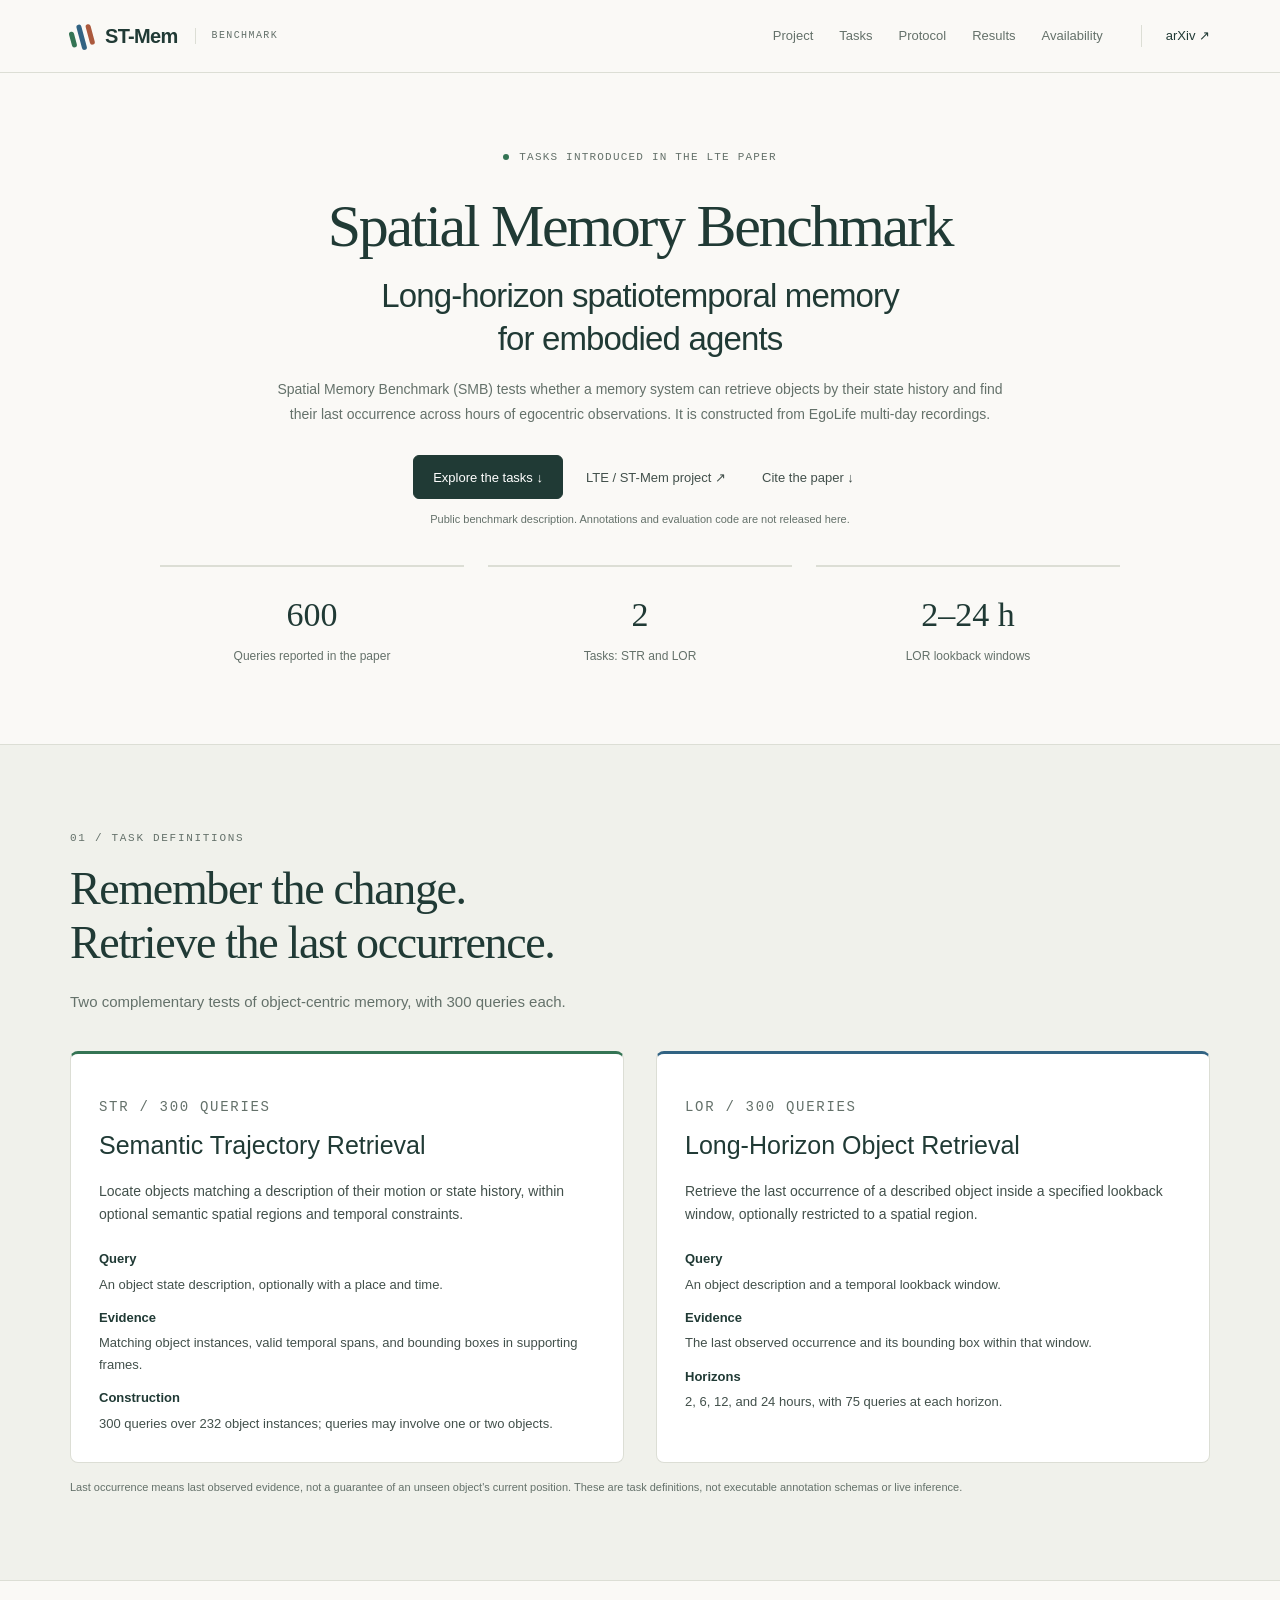
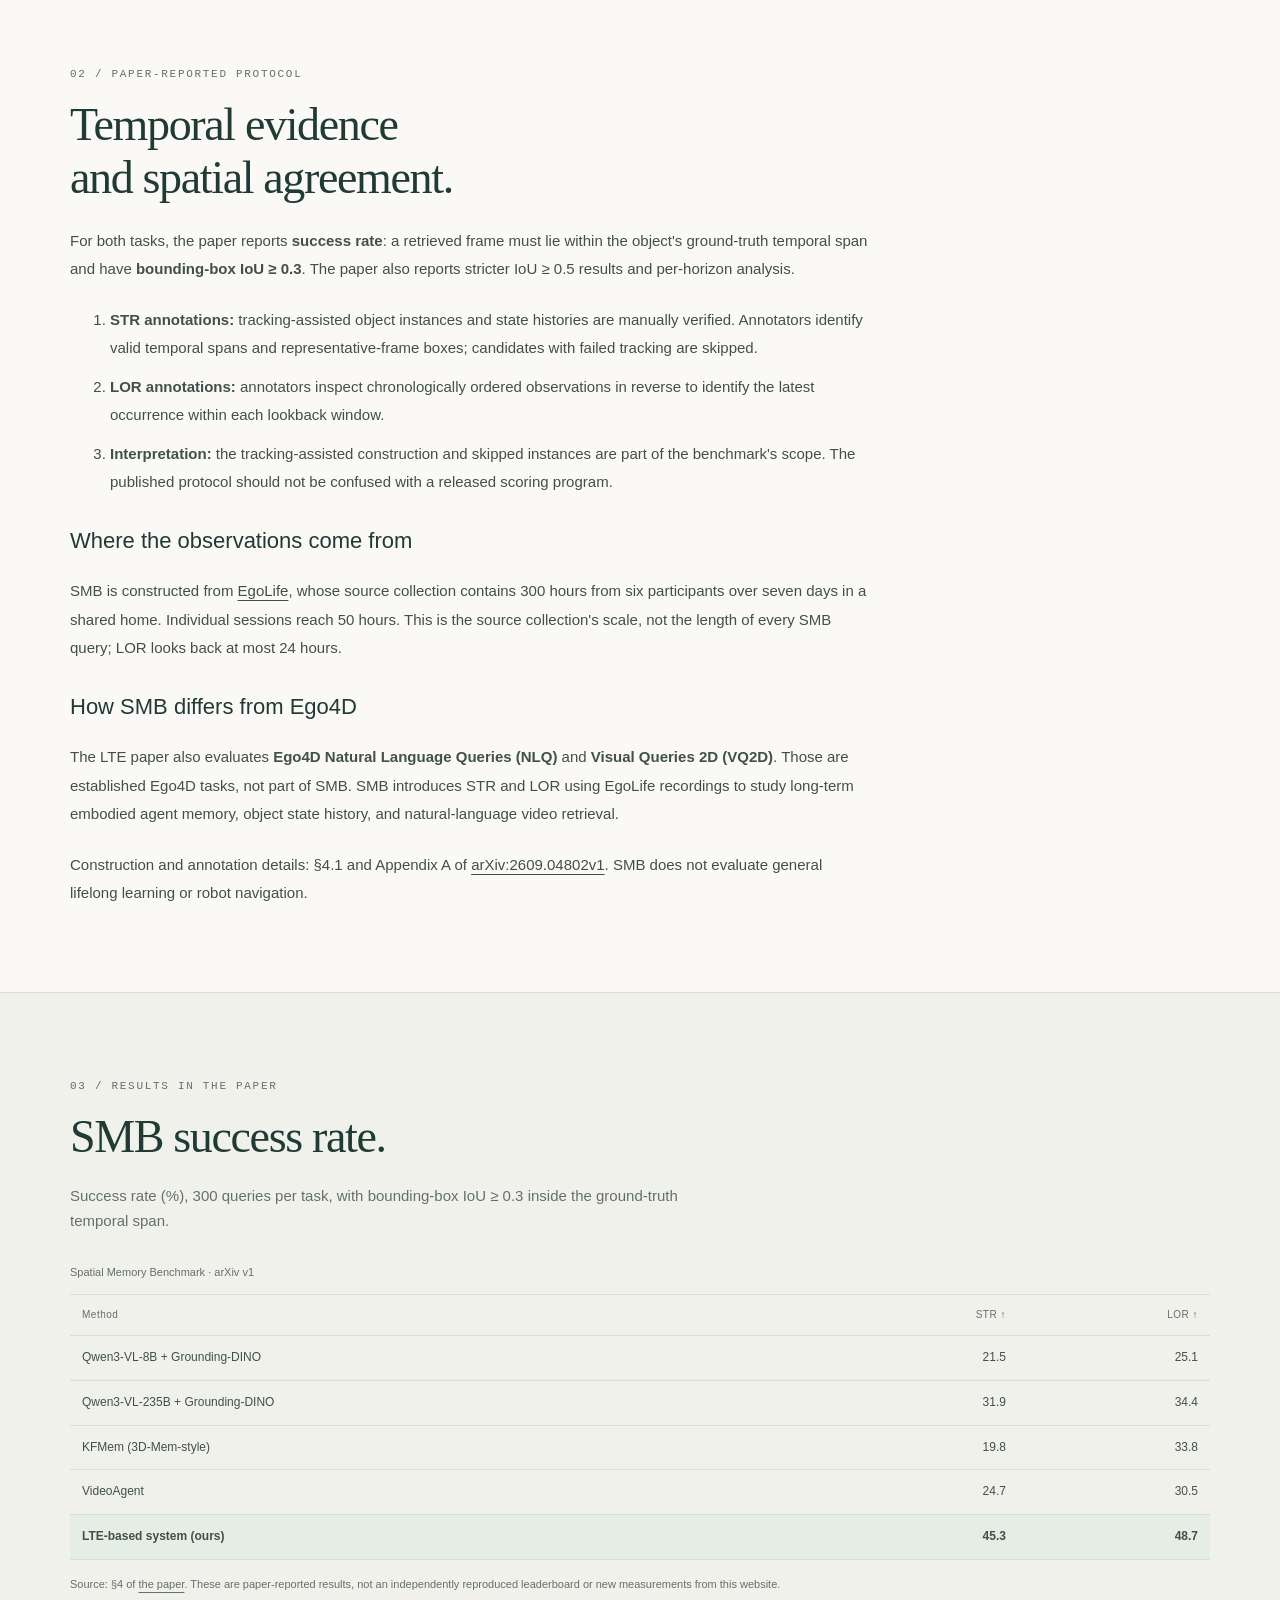
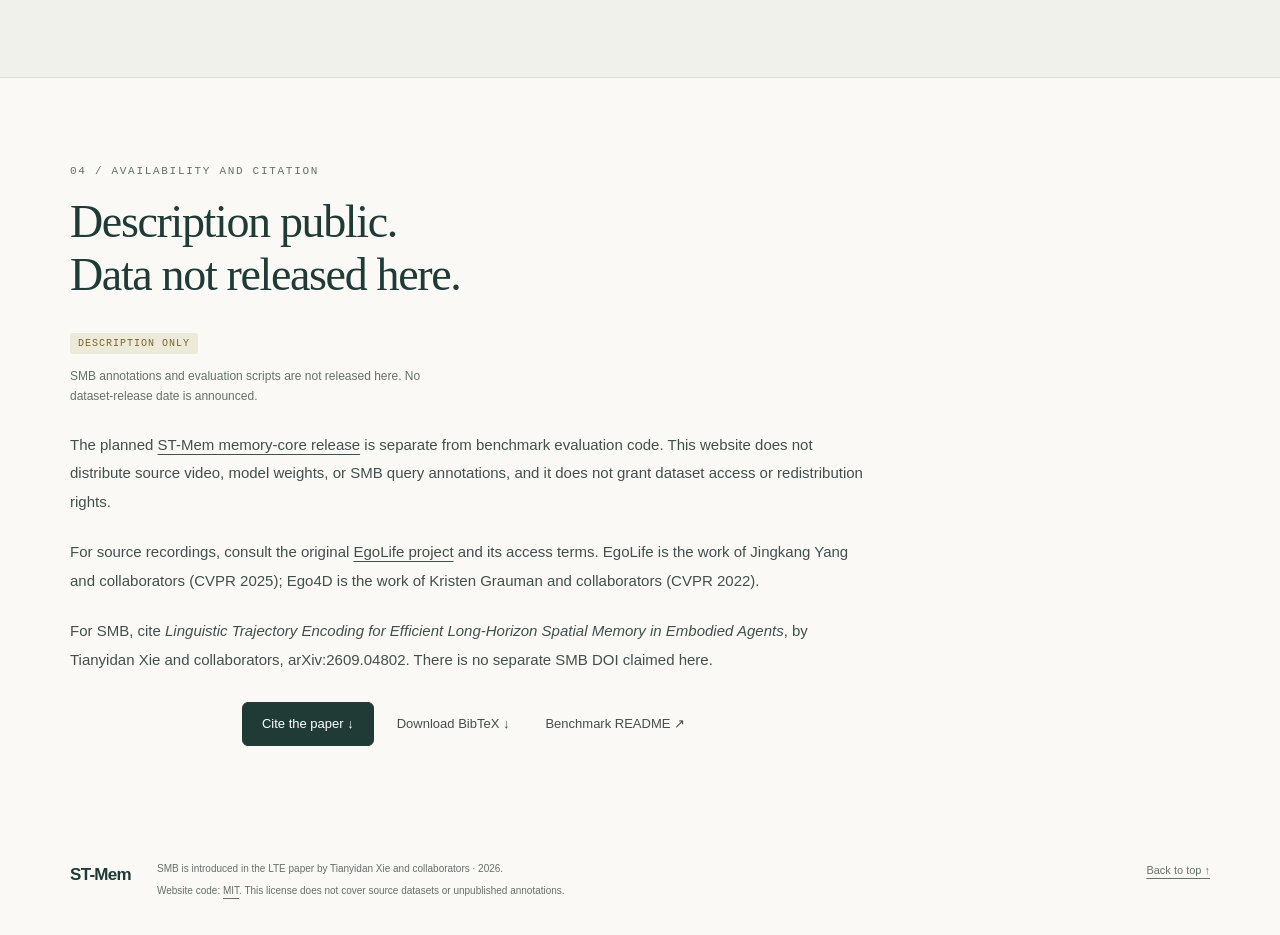
==== benchmark/index.html @ 32fe9db9 "Improve LTE discovery metadata and publish SMB description" ====
<!doctype html>
<html lang="en">
  <head>
    <meta charset="utf-8" />
    <meta name="viewport" content="width=device-width, initial-scale=1" />
    <meta name="color-scheme" content="light" />
    <title>
      Spatial Memory Benchmark (SMB): Long-Horizon Spatiotemporal Memory for
      Embodied Agents
    </title>
    <meta
      name="description"
      content="Spatial Memory Benchmark (SMB): 600 EgoLife queries for semantic trajectory retrieval and long-horizon object retrieval. Tasks, protocol, and paper-reported results."
    />
    <link rel="canonical" href="https://sealical.github.io/st-mem/benchmark/" />
    <meta property="og:type" content="website" />
    <meta property="og:site_name" content="ST-Mem" />
    <meta property="og:title" content="Spatial Memory Benchmark (SMB)" />
    <meta
      property="og:description"
      content="Evaluating object-centric spatiotemporal memory over hours-long observations. Public task description; annotations and evaluation code are not released here."
    />
    <meta
      property="og:url"
      content="https://sealical.github.io/st-mem/benchmark/"
    />
    <meta
      property="og:image"
      content="https://sealical.github.io/st-mem/assets/st_mem_teaser.png"
    />
    <meta
      property="og:image:alt"
      content="LTE and long-horizon object memory, illustrated by Figure 1 of the paper."
    />
    <meta name="twitter:card" content="summary_large_image" />
    <meta name="twitter:title" content="Spatial Memory Benchmark (SMB)" />
    <meta
      name="twitter:description"
      content="600 EgoLife queries for semantic trajectory retrieval and long-horizon object retrieval. Description and paper results; no dataset download."
    />
    <meta
      name="twitter:image"
      content="https://sealical.github.io/st-mem/assets/st_mem_teaser.png"
    />
    <meta
      name="twitter:image:alt"
      content="LTE and long-horizon object memory, illustrated by Figure 1 of the paper."
    />
    <script type="application/ld+json">
      {
        "@context": "https://schema.org",
        "@type": "WebPage",
        "@id": "https://sealical.github.io/st-mem/benchmark/#webpage",
        "name": "Spatial Memory Benchmark (SMB): Long-Horizon Spatiotemporal Memory for Embodied Agents",
        "url": "https://sealical.github.io/st-mem/benchmark/",
        "inLanguage": "en",
        "isPartOf": {
          "@type": "WebSite",
          "@id": "https://sealical.github.io/st-mem/#website",
          "url": "https://sealical.github.io/st-mem/"
        },
        "description": "Public description of Spatial Memory Benchmark (SMB), constructed from EgoLife recordings with 300 Semantic Trajectory Retrieval queries and 300 Long-Horizon Object Retrieval queries. Annotations and evaluation code are not released here.",
        "about": {
          "@type": "CreativeWork",
          "@id": "https://sealical.github.io/st-mem/benchmark/#smb",
          "name": "Spatial Memory Benchmark",
          "alternateName": "SMB",
          "description": "Benchmark for long-horizon object-centric spatiotemporal memory in embodied agents, introducing Semantic Trajectory Retrieval (STR) and Long-Horizon Object Retrieval (LOR).",
          "subjectOf": {
            "@type": "ScholarlyArticle",
            "@id": "https://doi.org/10.48550/arXiv.2609.04802",
            "url": "https://arxiv.org/abs/2609.04802",
            "name": "Linguistic Trajectory Encoding for Efficient Long-Horizon Spatial Memory in Embodied Agents"
          }
        }
      }
    </script>
    <link rel="icon" type="image/svg+xml" href="../assets/favicon.svg" />
    <link rel="stylesheet" href="../assets/site.css" />
    <script src="../assets/site.js" defer></script>
  </head>
  <body>
    <a class="skip-link" href="#main">Skip to content</a>
    <header class="site-header">
      <div class="header-inner">
        <a class="wordmark" href="../" aria-label="ST-Mem project page"
          ><span class="brand-mark" aria-hidden="true"
            ><i></i><i></i><i></i></span
          >ST-Mem<span class="wordmark-note">BENCHMARK</span></a
        >
        <nav class="nav-links" aria-label="Main navigation">
          <a href="../">Project</a><a href="#tasks">Tasks</a
          ><a href="#protocol">Protocol</a><a href="#results">Results</a
          ><a href="#availability">Availability</a>
        </nav>
        <a
          class="header-paper"
          href="https://arxiv.org/abs/2609.04802"
          target="_blank"
          rel="noopener noreferrer"
          >arXiv ↗</a
        >
      </div>
    </header>
    <main id="main">
      <section
        class="hero container benchmark-hero"
        id="top"
        aria-labelledby="benchmark-title"
      >
        <p class="eyebrow">
          <span class="status-dot" aria-hidden="true"></span> TASKS INTRODUCED
          IN THE LTE PAPER
        </p>
        <h1 id="benchmark-title">
          <span class="title-main">Spatial Memory Benchmark</span
          ><span class="title-sub"
            >Long-horizon spatiotemporal memory<br />for embodied agents</span
          >
        </h1>
        <p class="hero-description">
          Spatial Memory Benchmark (SMB) tests whether a memory system can
          retrieve objects by their state history and find their last occurrence
          across hours of egocentric observations. It is constructed from
          EgoLife multi-day recordings.
        </p>
        <div class="hero-actions">
          <a class="button button-primary" href="#tasks">Explore the tasks ↓</a>
          <a class="button button-text" href="../">LTE / ST-Mem project ↗</a>
          <a class="button button-text" href="../#citation">Cite the paper ↓</a>
        </div>
        <p class="release-note">
          Public benchmark description. Annotations and evaluation code are not
          released here.
        </p>
        <dl class="benchmark-facts">
          <div>
            <dt>600</dt>
            <dd>Queries reported in the paper</dd>
          </div>
          <div>
            <dt>2</dt>
            <dd>Tasks: STR and LOR</dd>
          </div>
          <div>
            <dt>2–24 h</dt>
            <dd>LOR lookback windows</dd>
          </div>
        </dl>
      </section>

      <section
        class="section section-tinted"
        id="tasks"
        aria-labelledby="tasks-title"
      >
        <div class="container">
          <div class="section-heading">
            <p class="eyebrow">01 / TASK DEFINITIONS</p>
            <h2 id="tasks-title">
              Remember the change.<br />Retrieve the last occurrence.
            </h2>
            <p>
              Two complementary tests of object-centric memory, with 300 queries
              each.
            </p>
          </div>
          <div class="benchmark-grid">
            <article class="benchmark-card" id="str">
              <p class="eyebrow">STR / 300 QUERIES</p>
              <h3>Semantic Trajectory Retrieval</h3>
              <p>
                Locate objects matching a description of their motion or state
                history, within optional semantic spatial regions and temporal
                constraints.
              </p>
              <dl>
                <dt>Query</dt>
                <dd>
                  An object state description, optionally with a place and time.
                </dd>
                <dt>Evidence</dt>
                <dd>
                  Matching object instances, valid temporal spans, and bounding
                  boxes in supporting frames.
                </dd>
                <dt>Construction</dt>
                <dd>
                  300 queries over 232 object instances; queries may involve one
                  or two objects.
                </dd>
              </dl>
            </article>
            <article class="benchmark-card" id="lor">
              <p class="eyebrow">LOR / 300 QUERIES</p>
              <h3>Long-Horizon Object Retrieval</h3>
              <p>
                Retrieve the last occurrence of a described object inside a
                specified lookback window, optionally restricted to a spatial
                region.
              </p>
              <dl>
                <dt>Query</dt>
                <dd>An object description and a temporal lookback window.</dd>
                <dt>Evidence</dt>
                <dd>
                  The last observed occurrence and its bounding box within that
                  window.
                </dd>
                <dt>Horizons</dt>
                <dd>
                  2, 6, 12, and 24 hours, with 75 queries at each horizon.
                </dd>
              </dl>
            </article>
          </div>
          <p class="small-note">
            Last occurrence means last observed evidence, not a guarantee of an
            unseen object's current position. These are task definitions, not
            executable annotation schemas or live inference.
          </p>
        </div>
      </section>

      <section
        class="section container"
        id="protocol"
        aria-labelledby="protocol-title"
      >
        <div class="benchmark-copy">
          <div class="section-heading">
            <p class="eyebrow">02 / PAPER-REPORTED PROTOCOL</p>
            <h2 id="protocol-title">
              Temporal evidence<br />and spatial agreement.
            </h2>
          </div>
          <p>
            For both tasks, the paper reports <strong>success rate</strong>: a
            retrieved frame must lie within the object's ground-truth temporal
            span and have <strong>bounding-box IoU ≥ 0.3</strong>. The paper
            also reports stricter IoU ≥ 0.5 results and per-horizon analysis.
          </p>
          <ol>
            <li>
              <strong>STR annotations:</strong> tracking-assisted object
              instances and state histories are manually verified. Annotators
              identify valid temporal spans and representative-frame boxes;
              candidates with failed tracking are skipped.
            </li>
            <li>
              <strong>LOR annotations:</strong> annotators inspect
              chronologically ordered observations in reverse to identify the
              latest occurrence within each lookback window.
            </li>
            <li>
              <strong>Interpretation:</strong> the tracking-assisted
              construction and skipped instances are part of the benchmark's
              scope. The published protocol should not be confused with a
              released scoring program.
            </li>
          </ol>
          <h3>Where the observations come from</h3>
          <p>
            SMB is constructed from
            <a
              href="https://egolife-ai.github.io/"
              target="_blank"
              rel="noopener noreferrer"
              >EgoLife</a
            >, whose source collection contains 300 hours from six participants
            over seven days in a shared home. Individual sessions reach 50
            hours. This is the source collection's scale, not the length of
            every SMB query; LOR looks back at most 24 hours.
          </p>
          <h3>How SMB differs from Ego4D</h3>
          <p>
            The LTE paper also evaluates
            <strong>Ego4D Natural Language Queries (NLQ)</strong> and
            <strong>Visual Queries 2D (VQ2D)</strong>. Those are established
            Ego4D tasks, not part of SMB. SMB introduces STR and LOR using
            EgoLife recordings to study long-term embodied agent memory, object
            state history, and natural-language video retrieval.
          </p>
          <p>
            Construction and annotation details: §4.1 and Appendix A of
            <a
              href="https://arxiv.org/abs/2609.04802v1"
              target="_blank"
              rel="noopener noreferrer"
              >arXiv:2609.04802v1</a
            >. SMB does not evaluate general lifelong learning or robot
            navigation.
          </p>
        </div>
      </section>

      <section
        class="section section-tinted"
        id="results"
        aria-labelledby="results-title"
      >
        <div class="container">
          <div class="section-heading">
            <p class="eyebrow">03 / RESULTS IN THE PAPER</p>
            <h2 id="results-title">SMB success rate.</h2>
            <p>
              Success rate (%), 300 queries per task, with bounding-box IoU ≥
              0.3 inside the ground-truth temporal span.
            </p>
          </div>
          <div
            class="table-scroll benchmark-results"
            role="region"
            tabindex="0"
            aria-label="Paper-reported SMB results, horizontally scrollable on small screens"
          >
            <table>
              <caption>
                Spatial Memory Benchmark · arXiv v1
              </caption>
              <thead>
                <tr>
                  <th scope="col">Method</th>
                  <th scope="col">STR ↑</th>
                  <th scope="col">LOR ↑</th>
                </tr>
              </thead>
              <tbody>
                <tr>
                  <th scope="row">Qwen3-VL-8B + Grounding-DINO</th>
                  <td>21.5</td>
                  <td>25.1</td>
                </tr>
                <tr>
                  <th scope="row">Qwen3-VL-235B + Grounding-DINO</th>
                  <td>31.9</td>
                  <td>34.4</td>
                </tr>
                <tr>
                  <th scope="row">KFMem (3D-Mem-style)</th>
                  <td>19.8</td>
                  <td>33.8</td>
                </tr>
                <tr>
                  <th scope="row">VideoAgent</th>
                  <td>24.7</td>
                  <td>30.5</td>
                </tr>
                <tr class="ours-row">
                  <th scope="row">LTE-based system (ours)</th>
                  <td>45.3</td>
                  <td>48.7</td>
                </tr>
              </tbody>
            </table>
          </div>
          <p class="small-note">
            Source: §4 of
            <a
              href="https://arxiv.org/abs/2609.04802v1"
              target="_blank"
              rel="noopener noreferrer"
              >the paper</a
            >. These are paper-reported results, not an independently reproduced
            leaderboard or new measurements from this website.
          </p>
        </div>
      </section>

      <section
        class="section container"
        id="availability"
        aria-labelledby="availability-title"
      >
        <div class="benchmark-copy">
          <div class="section-heading">
            <p class="eyebrow">04 / AVAILABILITY AND CITATION</p>
            <h2 id="availability-title">
              Description public.<br />Data not released here.
            </h2>
          </div>
          <div class="availability benchmark-status">
            <span class="availability-label">DESCRIPTION ONLY</span>
            <p>
              SMB annotations and evaluation scripts are not released here. No
              dataset-release date is announced.
            </p>
          </div>
          <p>
            The planned <a href="../#code">ST-Mem memory-core release</a> is
            separate from benchmark evaluation code. This website does not
            distribute source video, model weights, or SMB query annotations,
            and it does not grant dataset access or redistribution rights.
          </p>
          <p>
            For source recordings, consult the original
            <a
              href="https://egolife-ai.github.io/"
              target="_blank"
              rel="noopener noreferrer"
              >EgoLife project</a
            >
            and its access terms. EgoLife is the work of Jingkang Yang and
            collaborators (CVPR 2025); Ego4D is the work of Kristen Grauman and
            collaborators (CVPR 2022).
          </p>
          <p>
            For SMB, cite
            <em
              >Linguistic Trajectory Encoding for Efficient Long-Horizon Spatial
              Memory in Embodied Agents</em
            >, by Tianyidan Xie and collaborators, arXiv:2609.04802. There is no
            separate SMB DOI claimed here.
          </p>
          <div class="hero-actions">
            <a class="button button-primary" href="../#citation"
              >Cite the paper ↓</a
            ><a class="button button-text" href="../citation.bib" download
              >Download BibTeX ↓</a
            ><a
              class="button button-text"
              href="https://github.com/Sealical/st-mem/blob/main/benchmark/README.md"
              target="_blank"
              rel="noopener noreferrer"
              >Benchmark README ↗</a
            >
          </div>
        </div>
      </section>
    </main>
    <footer class="container site-footer">
      <a class="wordmark" href="../">ST-Mem</a>
      <div>
        <p>
          SMB is introduced in the LTE paper by Tianyidan Xie and collaborators
          · 2026.
        </p>
        <p>
          Website code: <a href="../LICENSE">MIT</a>. This license does not
          cover source datasets or unpublished annotations.
        </p>
      </div>
      <a class="back-top" href="#top">Back to top ↑</a>
    </footer>
  </body>
</html>
---- assets/site.css ----
/* Original, dependency-free project-page styles. */
:root {
  --paper: #faf9f6;
  --ink: #203a35;
  --body: #42504b;
  --muted: #64716a;
  --line: #dcded5;
  --soft: #f0f1eb;
  --green: #347454;
  --blue: #316383;
  --clay: #ab593d;
  --max-width: 1140px;
}
* {
  box-sizing: border-box;
}
html {
  scroll-behavior: smooth;
  scroll-padding-top: 90px;
}
body {
  margin: 0;
  color: var(--body);
  background: var(--paper);
  font-family: -apple-system, BlinkMacSystemFont, "Segoe UI", Arial, sans-serif;
  font-size: 16px;
  line-height: 1.65;
  -webkit-font-smoothing: antialiased;
}
a {
  color: inherit;
  text-underline-offset: 4px;
}
button {
  font: inherit;
  cursor: pointer;
}
button,
a {
  -webkit-tap-highlight-color: transparent;
}
button:focus-visible,
a:focus-visible,
[tabindex]:focus-visible {
  outline: 3px solid var(--blue);
  outline-offset: 5px;
  border-radius: 3px;
}
button[hidden],
[hidden] {
  display: none !important;
}
img {
  display: block;
  max-width: 100%;
  height: auto;
}
figure,
p {
  margin: 0;
}
h1,
h2,
h3 {
  margin: 0;
  color: var(--ink);
  font-weight: 500;
}
h2 {
  font-family: Georgia, "Times New Roman", serif;
  font-size: clamp(32px, 3.7vw, 46px);
  line-height: 1.16;
  letter-spacing: -1.35px;
}
h3 {
  line-height: 1.3;
}
sup {
  margin-left: 2px;
  font-size: 0.67em;
  color: var(--muted);
}
code {
  font-family: "SFMono-Regular", Consolas, "Liberation Mono", monospace;
  font-size: 0.9em;
}
::selection {
  background: #d7e8d9;
  color: #18382c;
}
.container {
  width: min(var(--max-width), calc(100% - 64px));
  margin-inline: auto;
}
.skip-link {
  position: fixed;
  top: -80px;
  left: 20px;
  z-index: 100;
  background: var(--ink);
  color: white;
  padding: 10px 18px;
}
.skip-link:focus {
  top: 10px;
}
.site-header {
  position: sticky;
  top: 0;
  z-index: 20;
  background: rgba(250, 249, 246, 0.96);
  border-bottom: 1px solid var(--line);
}
.header-inner {
  width: min(var(--max-width), calc(100% - 64px));
  min-height: 72px;
  margin: auto;
  display: flex;
  align-items: center;
  justify-content: space-between;
  gap: 24px;
}
.wordmark {
  display: inline-flex;
  align-items: center;
  gap: 10px;
  text-decoration: none;
  color: var(--ink);
  font-size: 20px;
  font-weight: 650;
  letter-spacing: -0.7px;
  white-space: nowrap;
}
.brand-mark {
  width: 25px;
  height: 27px;
  display: flex;
  gap: 4px;
  align-items: center;
  transform: rotate(-15deg);
}
.brand-mark i {
  width: 5px;
  height: 16px;
  border-radius: 4px;
  background: var(--green);
}
.brand-mark i:nth-child(2) {
  height: 26px;
  background: var(--blue);
}
.brand-mark i:nth-child(3) {
  height: 21px;
  background: var(--clay);
}
.wordmark-note {
  margin-left: 8px;
  padding-left: 15px;
  border-left: 1px solid var(--line);
  color: var(--muted);
  font-family: monospace;
  font-size: 10px;
  font-weight: 400;
  letter-spacing: 1.4px;
}
.nav-links {
  display: flex;
  gap: 26px;
  margin-left: auto;
}
.nav-links a,
.header-paper {
  font-size: 13px;
  text-decoration: none;
}
.nav-links a {
  color: var(--muted);
}
.nav-links a:hover,
.nav-links a[aria-current] {
  color: var(--ink);
  text-decoration: underline;
}
.header-paper {
  margin-left: 14px;
  color: var(--ink);
  border-left: 1px solid var(--line);
  padding-left: 24px;
}
.hero {
  padding-block: 75px 42px;
  text-align: center;
}
.eyebrow {
  font-family: "SFMono-Regular", Consolas, monospace;
  font-size: 11px;
  font-weight: 500;
  letter-spacing: 1.7px;
  color: var(--muted);
  line-height: 1.7;
  text-transform: uppercase;
}
.hero > .eyebrow {
  display: flex;
  align-items: center;
  justify-content: center;
  flex-wrap: wrap;
  gap: 10px;
  letter-spacing: 1.2px;
}
.status-dot {
  width: 6px;
  height: 6px;
  background: var(--green);
  border-radius: 50%;
}
.eyebrow-divider {
  color: #a4aea4;
  margin-inline: 3px;
}
.hero h1 {
  margin-top: 25px;
}
.title-main {
  display: block;
  font-family: Georgia, "Times New Roman", serif;
  font-size: clamp(37px, 4.75vw, 60px);
  letter-spacing: -2.3px;
  line-height: 1.16;
}
.title-sub {
  display: block;
  margin-top: 14px;
  font-size: clamp(22px, 2.75vw, 33px);
  line-height: 1.3;
  font-weight: 400;
  letter-spacing: -0.85px;
}
.hero-summary {
  margin-top: 25px;
  font-size: 16px;
  line-height: 1.6;
  color: var(--muted);
}
.authors {
  max-width: 920px;
  margin: 30px auto 0;
  display: grid;
  grid-template-columns: repeat(5, max-content);
  justify-content: center;
  column-gap: 21px;
  row-gap: 3px;
  color: var(--ink);
  font-size: 14px;
}
.authors span {
  white-space: nowrap;
}
.affiliations {
  max-width: 950px;
  margin: 11px auto 0;
  display: flex;
  flex-wrap: wrap;
  justify-content: center;
  column-gap: 15px;
  font-size: 11px;
  color: var(--muted);
}
.affiliations sup {
  margin-right: 3px;
}
.correspondence {
  margin-top: 6px;
  font-size: 11px;
  color: var(--muted);
}
.correspondence a {
  text-decoration: none;
}
.correspondence a:hover {
  text-decoration: underline;
}
.hero-actions {
  margin-top: 28px;
  display: flex;
  flex-wrap: wrap;
  justify-content: center;
  align-items: center;
  gap: 10px;
}
.button {
  min-height: 44px;
  padding: 10px 19px;
  border-radius: 6px;
  display: inline-flex;
  align-items: center;
  justify-content: center;
  gap: 16px;
  font-size: 13px;
  font-weight: 500;
  text-decoration: none;
  transition:
    background 0.18s,
    transform 0.18s;
}
.button:hover {
  transform: translateY(-2px);
}
.button-primary {
  color: #fff;
  background: var(--ink);
  border: 1px solid var(--ink);
}
.button-primary:hover {
  background: #31564a;
}
.button-secondary {
  border: 1px solid #bcc5b9;
  color: var(--ink);
}
.button-secondary:hover {
  background: #edf0e8;
}
.button-text {
  padding-inline: 13px;
}
.button-badge {
  font-size: 10px;
  color: #666550;
  background: #ecebdf;
  border-radius: 3px;
  padding: 2px 6px;
  margin-left: -6px;
}
.release-note {
  font-size: 11px;
  color: var(--muted);
  margin-top: 11px;
}
.hero-description {
  max-width: 750px;
  margin: 16px auto 0;
  font-size: 14px;
  line-height: 1.8;
  color: var(--muted);
}
.abstract-section {
  max-width: 920px;
  margin-bottom: 54px;
  padding: 30px;
  border: 1px solid var(--line);
  border-radius: 10px;
  background: #fff;
}
.abstract-heading {
  display: flex;
  flex-wrap: wrap;
  align-items: center;
  justify-content: space-between;
  gap: 16px;
  margin-bottom: 20px;
}
.abstract-heading h2 {
  font-size: 29px;
  letter-spacing: -0.6px;
}
.abstract-heading a {
  font-size: 12px;
  color: var(--muted);
}
#paper-abstract {
  font-size: 14px;
  line-height: 1.9;
}
.release-scope-note {
  margin-top: 16px;
}
.benchmark-hero {
  max-width: 960px;
  margin-inline: auto;
}
.benchmark-facts {
  display: grid;
  grid-template-columns: repeat(3, 1fr);
  gap: 24px;
  margin-top: 36px;
}
.benchmark-facts div {
  padding: 20px;
  border-top: 2px solid var(--line);
}
.benchmark-facts dt {
  font-family: Georgia, serif;
  font-size: 34px;
  color: var(--ink);
}
.benchmark-facts dd {
  margin: 4px 0 0;
  font-size: 12px;
  color: var(--muted);
}
.benchmark-grid {
  display: grid;
  grid-template-columns: repeat(2, minmax(0, 1fr));
  gap: 32px;
  margin-top: 36px;
}
.benchmark-card {
  padding: 28px;
  border: 1px solid var(--line);
  border-top: 3px solid var(--green);
  border-radius: 8px;
  background: white;
}
.benchmark-card:nth-child(2) {
  border-top-color: var(--blue);
}
.benchmark-card h3 {
  font-size: 25px;
  margin-block: 10px 18px;
}
.benchmark-card p {
  margin-top: 14px;
  font-size: 14px;
}
.benchmark-card dl {
  margin: 22px 0 0;
  font-size: 13px;
}
.benchmark-card dt {
  color: var(--ink);
  font-weight: 600;
  margin-top: 12px;
}
.benchmark-card dd {
  margin: 4px 0 0;
}
.benchmark-copy {
  max-width: 800px;
}
.benchmark-copy h3 {
  margin-top: 30px;
  font-size: 22px;
}
.benchmark-copy > p,
.benchmark-copy > ol {
  margin-top: 22px;
  font-size: 15px;
  line-height: 1.9;
}
.benchmark-copy li + li {
  margin-top: 10px;
}
.benchmark-results {
  margin-top: 30px;
}
.benchmark-results table {
  width: 100%;
}
.benchmark-results th,
.benchmark-results td {
  color: var(--body);
  border-color: var(--line);
}
.benchmark-results caption,
.benchmark-results thead th {
  color: var(--muted);
}
.benchmark-results .ours-row {
  background: #e5eee4;
}
.benchmark-status {
  margin-top: 26px;
}
@media (max-width: 760px) {
  .benchmark-grid {
    grid-template-columns: 1fr;
  }
  .abstract-section {
    padding: 22px;
  }
  .benchmark-facts {
    gap: 8px;
  }
  .benchmark-facts div {
    padding: 12px 4px;
  }
  .benchmark-facts dt {
    font-size: 28px;
  }
  .benchmark-card {
    padding: 22px;
  }
}
.paper-figure {
  background: #fff;
  border: 1px solid var(--line);
  border-radius: 10px;
  overflow: hidden;
}
.figure-topline {
  display: flex;
  justify-content: space-between;
  align-items: center;
  gap: 16px;
  padding: 15px 21px;
  border-bottom: 1px solid #eceee8;
  color: var(--muted);
  font-family: monospace;
  font-size: 10px;
  letter-spacing: 0.5px;
}
.figure-link {
  display: block;
  position: relative;
  padding: 15px 12px 10px;
  background: #fff;
}
.figure-link img {
  width: 100%;
}
.figure-zoom {
  position: absolute;
  right: 18px;
  bottom: 15px;
  background: rgba(250, 249, 246, 0.96);
  padding: 4px 10px;
  border: 1px solid var(--line);
  border-radius: 4px;
  font-size: 10px;
  color: var(--ink);
  transition: background 0.18s;
}
.figure-link:hover .figure-zoom {
  background: #e7ede2;
}
figcaption {
  border-top: 1px solid #eceee8;
  padding: 16px 22px;
  font-size: 12px;
  line-height: 1.65;
  color: var(--muted);
}
.overview-copy {
  max-width: 775px;
  margin: 74px auto 80px;
  text-align: center;
}
.overview-copy h2 {
  margin-block: 14px 23px;
  font-size: clamp(29px, 3.2vw, 39px);
}
.overview-copy > p:last-child {
  font-size: 16px;
  line-height: 1.9;
}
.section {
  padding-block: 84px;
}
.section-tinted {
  background: var(--soft);
  border-block: 1px solid var(--line);
}
.section-heading {
  max-width: 620px;
}
.section-heading h2 {
  margin-top: 14px;
}
.section-heading > p:not(.eyebrow) {
  margin-top: 21px;
  color: var(--muted);
  font-size: 15px;
}
.channels {
  display: grid;
  grid-template-columns: repeat(3, 1fr);
  gap: 26px;
  margin-top: 42px;
}
.channel {
  border-top: 3px solid;
  padding-top: 19px;
}
.channel-language {
  border-color: var(--green);
}
.channel-spatial {
  border-color: var(--blue);
}
.channel-visual {
  border-color: var(--clay);
}
.channel-index {
  font-family: monospace;
  font-size: 11px;
  letter-spacing: 0.8px;
}
.channel-language .channel-index {
  color: var(--green);
}
.channel-spatial .channel-index {
  color: var(--blue);
}
.channel-visual .channel-index {
  color: var(--clay);
}
.channel h3 {
  margin-top: 15px;
  font-size: 21px;
  font-weight: 550;
}
.channel p {
  font-size: 14px;
  margin-top: 12px;
  line-height: 1.8;
}
.channel-example {
  display: block;
  font-size: 11px;
  margin-top: 16px;
  color: var(--muted);
}
.method-note {
  font-size: 13px;
  border-left: 2px solid #8d9d88;
  padding-left: 16px;
  margin-top: 34px;
  max-width: 900px;
}
.method-note strong {
  font-weight: 600;
  color: var(--ink);
}
.framework-figure {
  margin-top: 43px;
}
.query-explorer {
  margin-top: 35px;
  border: 1px solid var(--line);
  border-radius: 8px;
  overflow: hidden;
  background: #fff;
}
.query-tabs {
  display: grid;
  grid-template-columns: repeat(4, 1fr);
  border-bottom: 1px solid var(--line);
  background: #f0f1eb;
}
.query-tabs button {
  border: 0;
  border-bottom: 2px solid transparent;
  padding: 17px 22px;
  text-align: left;
  background: transparent;
  color: var(--muted);
  font-size: 14px;
  font-weight: 600;
}
.query-tabs button span {
  display: block;
  font-size: 11px;
  font-weight: 400;
  margin-top: 3px;
}
.query-tabs button[aria-selected="true"] {
  color: var(--ink);
  border-bottom-color: var(--green);
  background: #fff;
}
.query-tabs button:focus-visible {
  outline-offset: -5px;
}
.query-panel {
  display: grid;
  grid-template-columns: 1.6fr 1fr;
  min-height: 255px;
}
.query-panel + .query-panel {
  border-top: 1px solid var(--line);
}
.query-explorer.is-interactive .query-panel {
  border-top: 0;
}
.query-prompt {
  padding: 32px 36px;
}
.query-prompt h3 {
  font-family: Georgia, serif;
  font-size: clamp(25px, 2.6vw, 32px);
  margin-top: 17px;
  letter-spacing: -0.6px;
}
.query-prompt > p:last-child {
  font-size: 13px;
  margin-top: 15px;
  max-width: 485px;
  color: var(--muted);
}
.query-prompt .eyebrow {
  font-size: 10px;
  letter-spacing: 1px;
}
.query-evidence {
  align-self: center;
  padding: 18px 30px;
  border-left: 1px solid var(--line);
}
.evidence-label {
  font-family: monospace;
  font-size: 10px;
  letter-spacing: 1.1px;
  color: var(--muted);
}
.query-evidence ul {
  list-style: none;
  padding: 0;
  margin: 17px 0 0;
  display: grid;
  gap: 13px;
  font-size: 13px;
}
.query-evidence li {
  display: flex;
  align-items: center;
  gap: 10px;
}
.evidence-dot {
  display: inline-block;
  width: 7px;
  height: 7px;
  flex-shrink: 0;
  border-radius: 50%;
}
.language-dot {
  background: var(--green);
}
.spatial-dot {
  background: var(--blue);
}
.visual-dot {
  background: var(--clay);
}
.small-note {
  color: var(--muted);
  font-size: 11px;
  margin-top: 15px;
}
.section-dark {
  background: #203a35;
  color: #cbd7cc;
}
.section-dark h2,
.section-dark h3 {
  color: #f6f7ec;
}
.section-dark .eyebrow {
  color: #b6cfad;
}
.section-dark .section-heading > p:not(.eyebrow) {
  color: #c1cec3;
  max-width: 560px;
}
.metrics {
  display: grid;
  grid-template-columns: repeat(4, 1fr);
  margin-top: 44px;
  border-block: 1px solid #456057;
}
.metric {
  padding: 29px 22px 31px;
  border-left: 1px solid #456057;
}
.metric:first-child {
  padding-left: 0;
  border-left: 0;
}
.metric strong {
  display: block;
  font-family: Georgia, serif;
  font-size: clamp(35px, 3.5vw, 45px);
  font-weight: 400;
  color: #d6e9b0;
  letter-spacing: -1.5px;
  line-height: 1.2;
  white-space: nowrap;
}
.metric strong span {
  font-size: 0.53em;
  margin-left: 3px;
  letter-spacing: 0;
}
.metric strong.metric-range {
  font-size: clamp(30px, 3.1vw, 40px);
  padding-block: 3px;
}
.metric > span {
  display: block;
  font-size: 12px;
  margin-top: 16px;
  color: #f1f2e8;
}
.metric small {
  display: block;
  font-size: 10px;
  margin-top: 5px;
  color: #b5c4b8;
}
.results-detail {
  display: grid;
  grid-template-columns: 1fr 1.3fr;
  gap: 70px;
  align-items: start;
  margin-top: 46px;
}
.results-detail h3 {
  font-family: Georgia, serif;
  font-size: 28px;
  letter-spacing: -0.5px;
}
.results-detail p {
  margin-top: 17px;
  font-size: 13px;
}
.results-detail strong {
  color: #f2f4e8;
  font-weight: 550;
}
.light-link {
  display: inline-block;
  font-size: 12px;
  color: #d6e9b0;
  margin-top: 22px;
}
.table-scroll {
  overflow-x: auto;
  min-width: 0;
}
table {
  border-collapse: collapse;
  width: 100%;
  font-size: 12px;
}
caption {
  text-align: left;
  font-size: 11px;
  padding-bottom: 12px;
  color: #bccdbd;
}
th,
td {
  padding: 12px;
  border-bottom: 1px solid #466056;
}
th {
  text-align: left;
  font-weight: 400;
}
thead th {
  color: #e2e8d9;
  font-size: 10px;
  letter-spacing: 0.5px;
  border-top: 1px solid #466056;
}
td,
th:not(:first-child) {
  text-align: right;
  font-variant-numeric: tabular-nums;
}
.ours-row {
  background: #304d40;
  color: #e6f5c5;
}
.ours-row th,
.ours-row td {
  font-weight: 600;
}
.results-disclaimer {
  font-size: 11px;
  line-height: 1.8;
  color: #b6c6ba;
  border-top: 1px solid #456057;
  padding-top: 22px;
  margin-top: 35px;
}
.code-layout {
  display: grid;
  grid-template-columns: 0.9fr 1.2fr;
  gap: 75px;
}
.availability {
  margin-block: 26px 24px;
}
.availability-label {
  font-family: monospace;
  letter-spacing: 1px;
  font-size: 10px;
  color: #796431;
  padding: 5px 8px;
  background: #eeead9;
  border-radius: 3px;
}
.availability p {
  color: var(--muted);
  font-size: 12px;
  margin-top: 13px;
  max-width: 360px;
}
.text-link {
  color: var(--ink);
  font-size: 12px;
  font-weight: 500;
}
.code-card {
  min-width: 0;
  border: 1px solid var(--line);
  background: #fff;
  border-radius: 8px;
  padding: 23px;
}
.code-topline,
.citation-toolbar {
  display: flex;
  flex-wrap: wrap;
  justify-content: space-between;
  gap: 10px;
  font-family: monospace;
  font-size: 10px;
  letter-spacing: 0.6px;
  color: var(--muted);
}
.command-code {
  white-space: pre-wrap;
  overflow-wrap: anywhere;
  font-size: 13px;
  line-height: 1.9;
  margin-block: 25px 18px;
  color: var(--ink);
}
.code-comment {
  color: var(--muted);
}
.code-card > p {
  font-size: 11px;
  color: var(--muted);
}
.scope-grid {
  display: grid;
  grid-template-columns: 1fr 1fr;
  gap: 20px;
  border-block: 1px solid var(--line);
  padding-block: 20px;
  margin-block: 21px 15px;
}
.scope-grid h3 {
  font-size: 12px;
  font-weight: 600;
}
.scope-grid p {
  font-size: 11px;
  line-height: 1.9;
  color: var(--muted);
  margin-top: 8px;
}
.citation-layout {
  display: grid;
  grid-template-columns: 0.7fr 1.3fr;
  gap: 62px;
}
.citation-layout .text-link {
  display: inline-block;
  margin-top: 23px;
}
.section-heading .citation-doi {
  font-size: 10px;
  margin-top: 10px !important;
  overflow-wrap: anywhere;
}
.citation-card {
  min-width: 0;
  border: 1px solid #d7dbd0;
  border-radius: 8px;
  background: #fff;
  overflow: hidden;
}
.citation-toolbar {
  padding: 14px 18px;
  border-bottom: 1px solid var(--line);
  align-items: center;
  min-height: 60px;
}
.citation-toolbar > div {
  display: flex;
  gap: 16px;
  align-items: center;
}
.citation-toolbar a {
  font-family: -apple-system, BlinkMacSystemFont, "Segoe UI", Arial, sans-serif;
  font-size: 11px;
  letter-spacing: 0;
}
.copy-button {
  border: 1px solid #c4ccbf;
  border-radius: 4px;
  background: #f3f5ed;
  font-size: 11px;
  padding: 6px 11px;
  color: var(--ink);
  letter-spacing: 0;
}
.copy-button:hover {
  background: #e6eddf;
}
.citation-card pre {
  margin: 0;
  padding: 22px;
  font-size: 12px;
  line-height: 1.7;
  overflow-wrap: anywhere;
  white-space: pre-wrap;
  color: #39463a;
}
.copy-status {
  min-height: 26px;
  font-size: 11px;
  color: var(--green);
  padding: 0 22px 10px;
}
.site-footer {
  display: flex;
  gap: 26px;
  align-items: flex-start;
  padding-block: 31px;
}
.site-footer > div {
  flex: 1;
}
.site-footer p {
  font-size: 10px;
  color: var(--muted);
  margin-bottom: 5px;
}
.site-footer .wordmark {
  font-size: 17px;
}
.back-top {
  font-size: 11px;
  white-space: nowrap;
  color: var(--muted);
}
.figure-dialog {
  width: min(1320px, 96vw);
  max-width: 96vw;
  max-height: 94dvh;
  padding: 0;
  border: 1px solid var(--line);
  border-radius: 8px;
  color: var(--ink);
  background: #fff;
}
.figure-dialog::backdrop {
  background: rgba(15, 30, 25, 0.78);
}
html:has(.figure-dialog[open]) {
  overflow: hidden;
}
.dialog-toolbar {
  display: flex;
  align-items: center;
  justify-content: space-between;
  gap: 16px;
  padding: 15px 20px;
  border-bottom: 1px solid var(--line);
  font-size: 13px;
}
.dialog-toolbar button {
  border: 1px solid #bdc9bd;
  border-radius: 4px;
  background: var(--paper);
  color: var(--ink);
  padding: 6px 13px;
  font-size: 12px;
}
.dialog-toolbar span {
  margin-left: 12px;
}
.dialog-hint {
  font-size: 11px;
  color: var(--muted);
  padding: 10px 20px;
}
.dialog-image-scroll {
  overflow: auto;
  max-height: 76dvh;
  padding: 12px;
}
.dialog-image-scroll img {
  max-width: none;
  margin-inline: auto;
}
@media (max-width: 1000px) {
  .wordmark-note {
    display: none;
  }
  .hero {
    padding-top: 58px;
  }
  .results-detail {
    gap: 35px;
  }
  .code-layout,
  .citation-layout {
    gap: 38px;
  }
  .metric {
    padding-inline: 15px;
  }
}
@media (max-width: 760px) {
  .container,
  .header-inner {
    width: calc(100% - 40px);
  }
  .header-inner {
    min-height: 62px;
    gap: 15px;
  }
  .nav-links {
    gap: 15px;
  }
  .header-paper {
    margin-left: 0;
    padding-left: 14px;
  }
  .hero {
    padding-block: 48px 30px;
  }
  .title-main {
    letter-spacing: -1.4px;
  }
  .title-sub {
    font-size: 25px;
  }
  .desktop-break {
    display: none;
  }
  .authors {
    display: flex;
    flex-wrap: wrap;
    margin-top: 25px;
    column-gap: 16px;
    row-gap: 4px;
    font-size: 12px;
  }
  .hero-summary {
    font-size: 14px;
  }
  .affiliations {
    font-size: 10px;
  }
  .section {
    padding-block: 58px;
  }
  .channels {
    gap: 19px;
  }
  .channel h3 {
    font-size: 18px;
  }
  .channel p {
    font-size: 12px;
  }
  .overview-copy {
    margin-block: 48px 54px;
  }
  .overview-copy > p:last-child {
    font-size: 14px;
  }
  .query-tabs button {
    padding: 14px;
  }
  .query-panel {
    grid-template-columns: 1fr;
  }
  .query-prompt {
    padding: 27px;
  }
  .query-evidence {
    border-left: 0;
    border-top: 1px solid var(--line);
    margin-inline: 27px;
    padding: 20px 0 27px;
  }
  .query-evidence ul {
    gap: 8px;
    margin-top: 12px;
  }
  .metrics {
    grid-template-columns: 1fr 1fr;
  }
  .metric:nth-child(3) {
    border-left: 0;
    padding-left: 0;
  }
  .metric:nth-child(n + 3) {
    border-top: 1px solid #456057;
  }
  .metric strong {
    font-size: 44px;
  }
  .metric strong.metric-range {
    font-size: 36px;
  }
  .results-detail,
  .code-layout,
  .citation-layout {
    grid-template-columns: 1fr;
    gap: 32px;
  }
  .results-detail > div:first-child {
    max-width: 500px;
  }
  .site-footer {
    flex-wrap: wrap;
  }
  .site-footer > div {
    flex-basis: calc(100% - 130px);
  }
  .back-top {
    margin-left: auto;
  }
}
@media (max-width: 560px) {
  .nav-links {
    display: none;
  }
  .header-paper {
    margin-left: auto;
    border-left: 0;
  }
  .hero > .eyebrow {
    font-size: 9px;
    gap: 6px;
    letter-spacing: 0.8px;
  }
  .title-main {
    font-size: 39px;
    line-height: 1.14;
  }
  .title-sub {
    font-size: 23px;
    line-height: 1.32;
    margin-top: 16px;
    letter-spacing: -0.5px;
  }
  .hero-actions {
    gap: 8px;
  }
  .button {
    font-size: 12px;
    padding: 10px 11px;
    gap: 10px;
  }
  .button-badge {
    font-size: 9px;
  }
  .hero-actions .button-text {
    min-height: 36px;
    padding-inline: 4px;
    gap: 6px;
  }
  .release-note {
    max-width: 295px;
    margin-inline: auto;
    font-size: 10px;
  }
  .figure-topline {
    padding: 12px;
    font-size: 8px;
    gap: 10px;
  }
  .figure-topline span:last-child {
    text-align: right;
  }
  .figure-link {
    padding: 8px 5px 29px;
  }
  .figure-zoom {
    bottom: 4px;
    right: 8px;
    padding: 1px 6px;
    font-size: 9px;
  }
  figcaption {
    padding: 12px 15px;
    font-size: 10px;
  }
  .channels {
    grid-template-columns: 1fr;
    gap: 28px;
    margin-top: 30px;
  }
  .channel h3 {
    font-size: 23px;
    margin-top: 12px;
  }
  .channel p {
    font-size: 14px;
    margin-top: 8px;
  }
  .channel-example {
    margin-top: 11px;
  }
  .method-note {
    font-size: 12px;
  }
  .query-tabs button {
    padding: 13px 8px;
    text-align: center;
    font-size: 13px;
  }
  .query-tabs button span {
    font-size: 9px;
  }
  .query-prompt {
    padding: 24px 20px;
  }
  .query-prompt h3 {
    font-size: 28px;
  }
  .query-prompt .eyebrow {
    font-size: 9px;
  }
  .query-evidence {
    margin-inline: 20px;
  }
  .metric {
    padding-block: 24px;
  }
  .metric strong {
    font-size: 40px;
  }
  .metric strong.metric-range {
    font-size: 30px;
    padding-block: 6px;
  }
  .metric > span {
    font-size: 11px;
  }
  .metric small {
    font-size: 9px;
  }
  .code-card {
    padding: 19px;
  }
  .code-topline {
    font-size: 9px;
  }
  .scope-grid {
    gap: 12px;
  }
  .scope-grid p {
    font-size: 10px;
  }
  .citation-toolbar {
    padding-inline: 14px;
  }
  .citation-toolbar > div {
    gap: 10px;
  }
  .citation-card pre {
    padding: 16px;
    font-size: 11px;
  }
  .site-footer > div {
    flex-basis: 100%;
  }
  .site-footer {
    gap: 15px;
  }
  .back-top {
    margin-left: 0;
  }
  .dialog-toolbar {
    padding: 12px;
  }
}
@media (max-width: 360px) {
  .container,
  .header-inner {
    width: calc(100% - 32px);
  }
  .title-main {
    font-size: 34px;
  }
  .title-sub {
    font-size: 21px;
  }
  .hero-actions .button-secondary {
    gap: 6px;
  }
  .hero-actions .button {
    padding-inline: 10px;
  }
  .metric strong {
    font-size: 35px;
  }
  .metric strong.metric-range {
    font-size: 26px;
  }
}
@media (prefers-reduced-motion: reduce) {
  html {
    scroll-behavior: auto;
  }
  *,
  *::before,
  *::after {
    transition: none !important;
    animation: none !important;
  }
}
@media print {
  .site-header,
  .hero-actions,
  .figure-zoom,
  .query-tabs,
  .copy-button,
  .back-top,
  .figure-dialog {
    display: none !important;
  }
  body,
  .section-dark,
  .section-tinted {
    background: white;
    color: #222;
  }
  .container {
    width: 100%;
  }
  .hero,
  .section {
    padding-block: 22px;
  }
  .query-panel[hidden] {
    display: grid !important;
  }
  .paper-figure,
  .channel,
  .query-panel,
  .metrics,
  .code-card,
  .citation-card {
    break-inside: avoid;
  }
  .section-dark h2,
  .section-dark h3,
  .section-dark p,
  .section-dark a,
  .metric strong,
  .metric > span,
  .metric small,
  .results-detail strong {
    color: #222;
  }
}
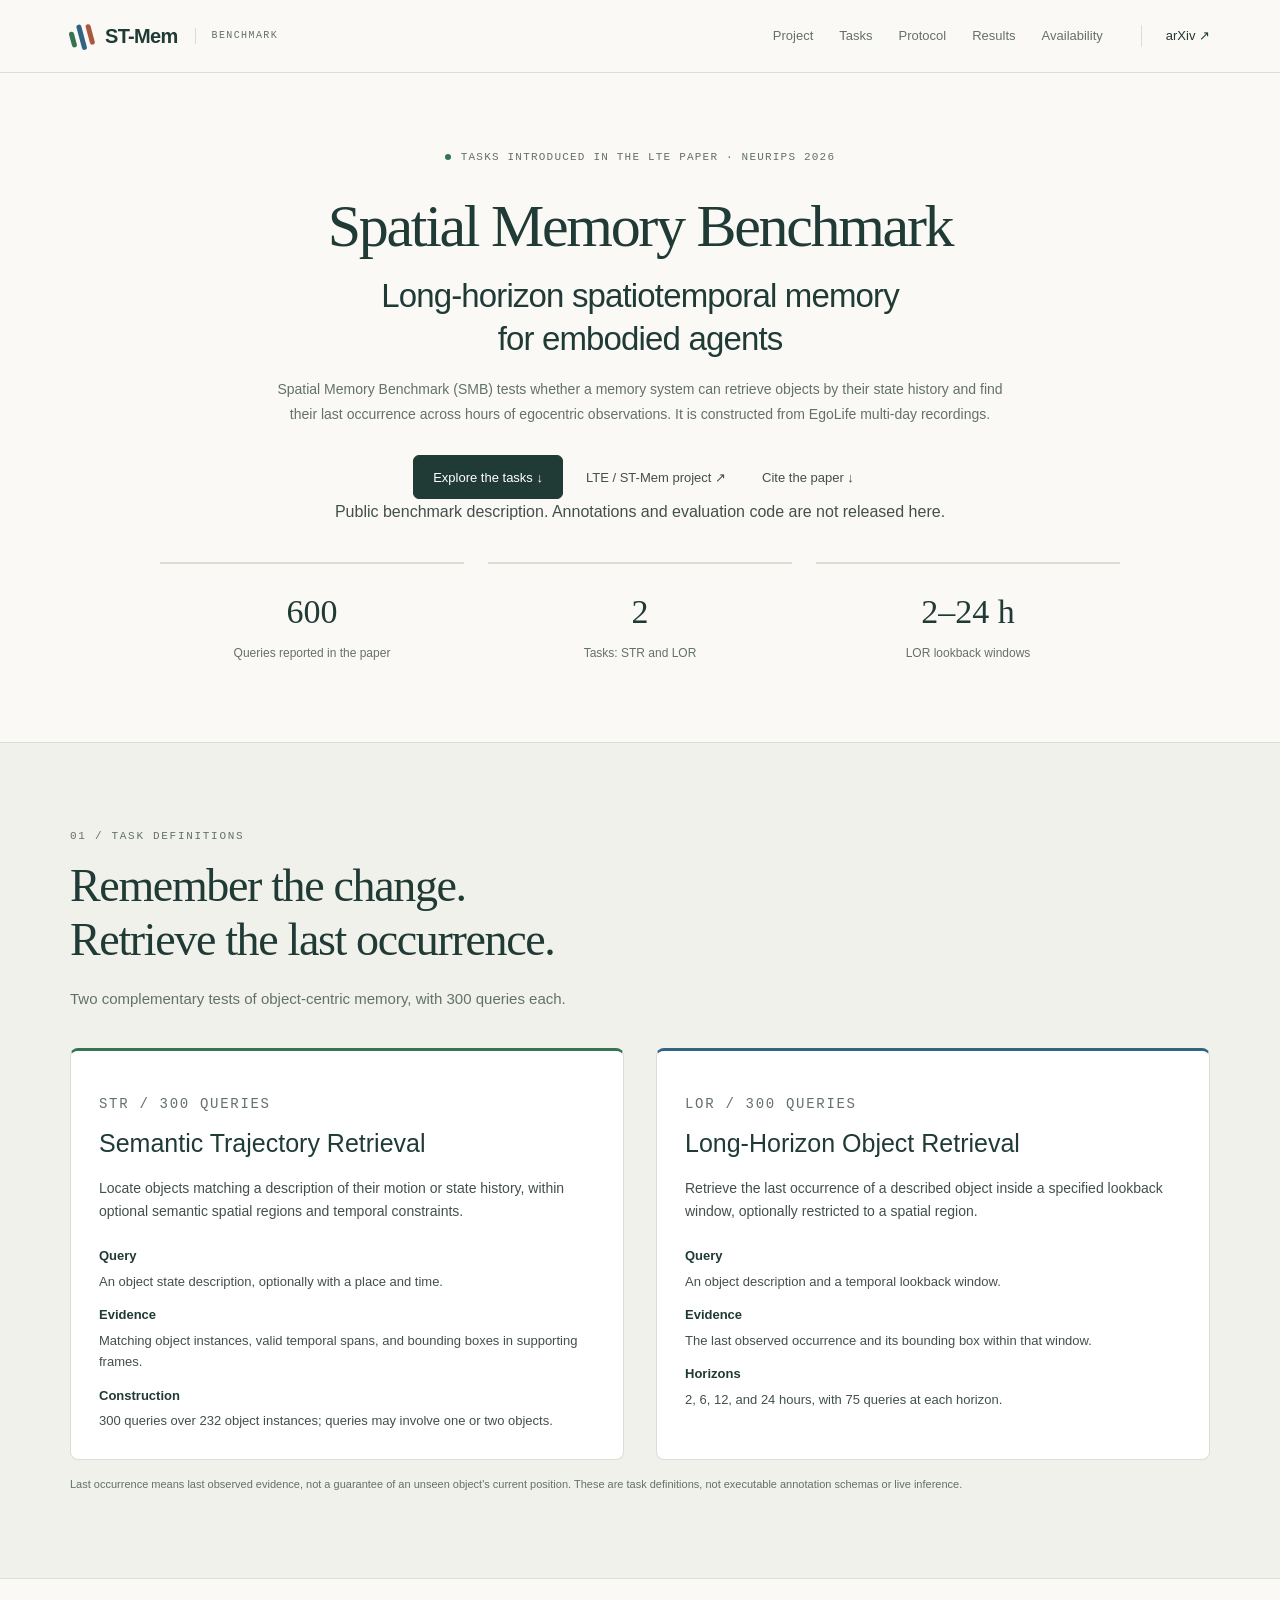
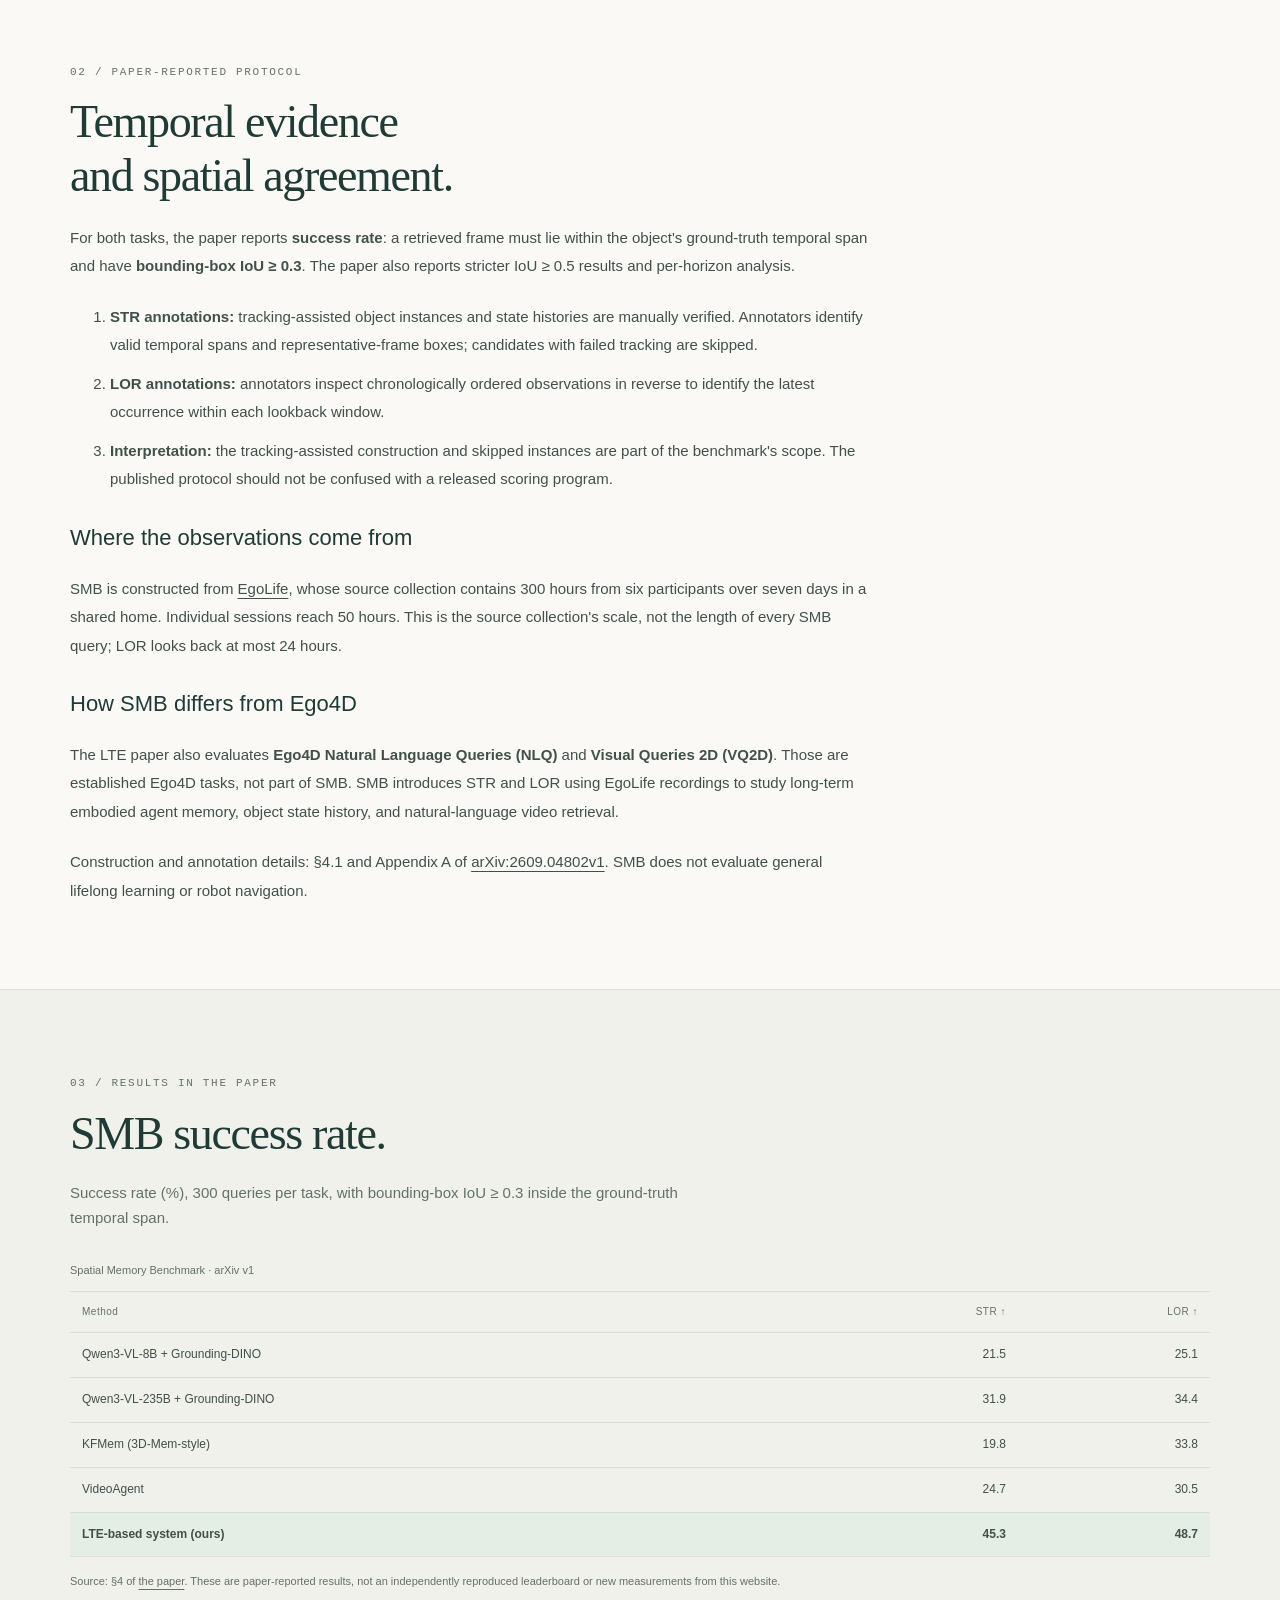
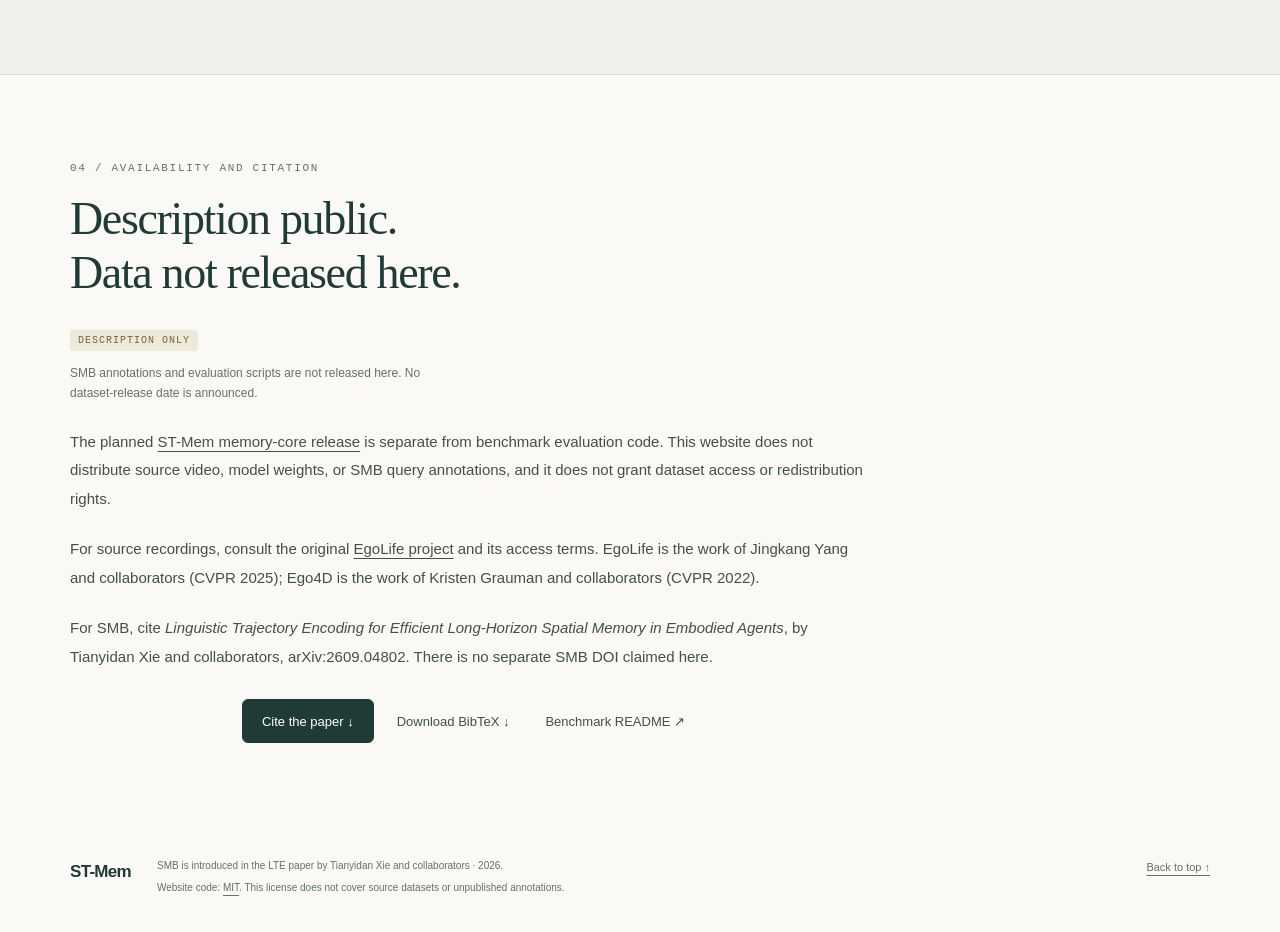
==== commit 41de9211: "Announce NeurIPS 2026 acceptance and streamline project presentation" ====
--- a/benchmark/index.html
+++ b/benchmark/index.html
@@ -10,7 +10,7 @@
     </title>
     <meta
       name="description"
-      content="Spatial Memory Benchmark (SMB): 600 EgoLife queries for semantic trajectory retrieval and long-horizon object retrieval. Tasks, protocol, and paper-reported results."
+      content="Spatial Memory Benchmark (SMB), introduced in the NeurIPS 2026 accepted LTE paper: 600 EgoLife queries for semantic trajectory retrieval and long-horizon object retrieval."
     />
     <link rel="canonical" href="https://sealical.github.io/st-mem/benchmark/" />
     <meta property="og:type" content="website" />
@@ -70,7 +70,8 @@
             "@type": "ScholarlyArticle",
             "@id": "https://doi.org/10.48550/arXiv.2609.04802",
             "url": "https://arxiv.org/abs/2609.04802",
-            "name": "Linguistic Trajectory Encoding for Efficient Long-Horizon Spatial Memory in Embodied Agents"
+            "name": "Linguistic Trajectory Encoding for Efficient Long-Horizon Spatial Memory in Embodied Agents",
+            "creativeWorkStatus": "Accepted at NeurIPS 2026"
           }
         }
       }
@@ -110,7 +111,7 @@
       >
         <p class="eyebrow">
           <span class="status-dot" aria-hidden="true"></span> TASKS INTRODUCED
-          IN THE LTE PAPER
+          IN THE LTE PAPER · NEURIPS 2026
         </p>
         <h1 id="benchmark-title">
           <span class="title-main">Spatial Memory Benchmark</span
--- a/assets/site.css
+++ b/assets/site.css
@@ -214,9 +214,18 @@
   background: var(--green);
   border-radius: 50%;
 }
-.eyebrow-divider {
-  color: #a4aea4;
-  margin-inline: 3px;
+.publication-tag {
+  padding: 5px 12px;
+  border: 1px solid #c1d5c6;
+  border-radius: 999px;
+  background: #edf4ed;
+  color: var(--ink);
+  font-weight: 600;
+  text-transform: none;
+}
+.publication-status {
+  color: var(--green);
+  letter-spacing: 1px;
 }
 .hero h1 {
   margin-top: 25px;
@@ -332,11 +341,6 @@
   padding: 2px 6px;
   margin-left: -6px;
 }
-.release-note {
-  font-size: 11px;
-  color: var(--muted);
-  margin-top: 11px;
-}
 .hero-description {
   max-width: 750px;
   margin: 16px auto 0;
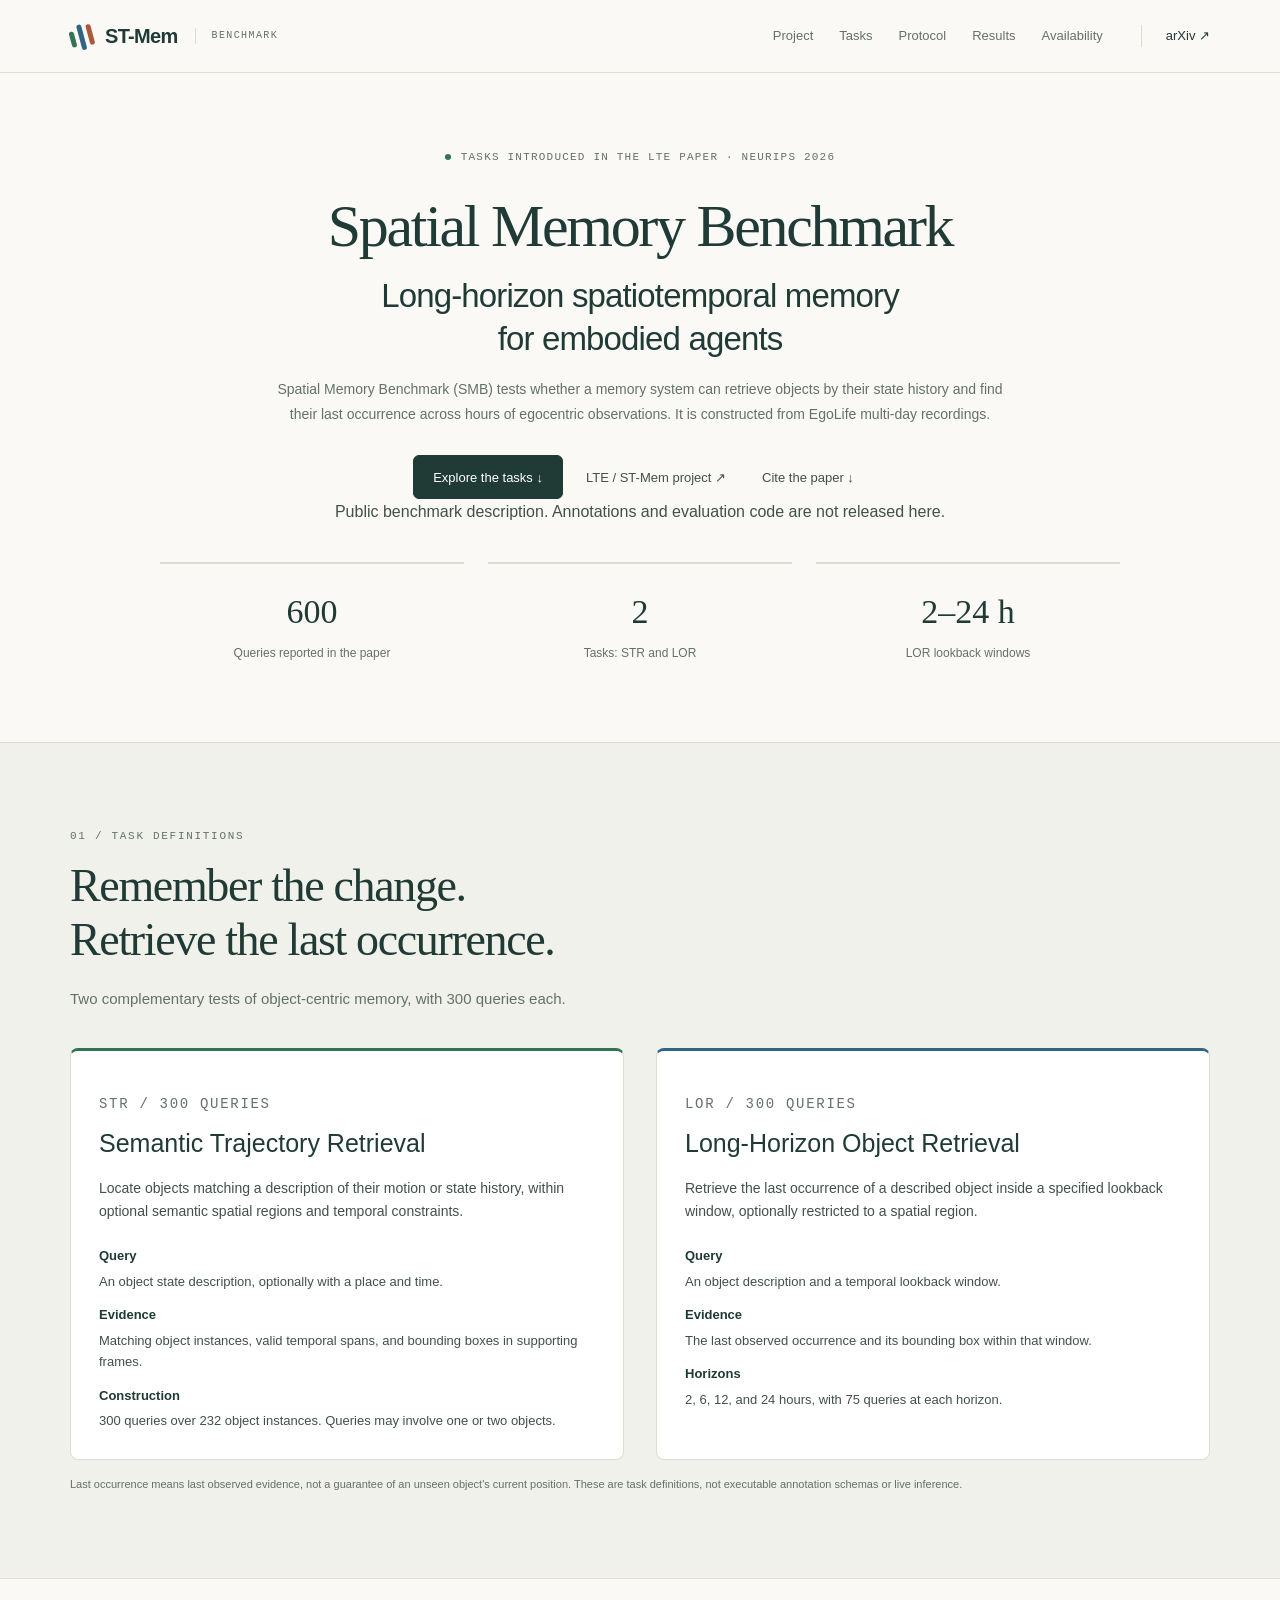
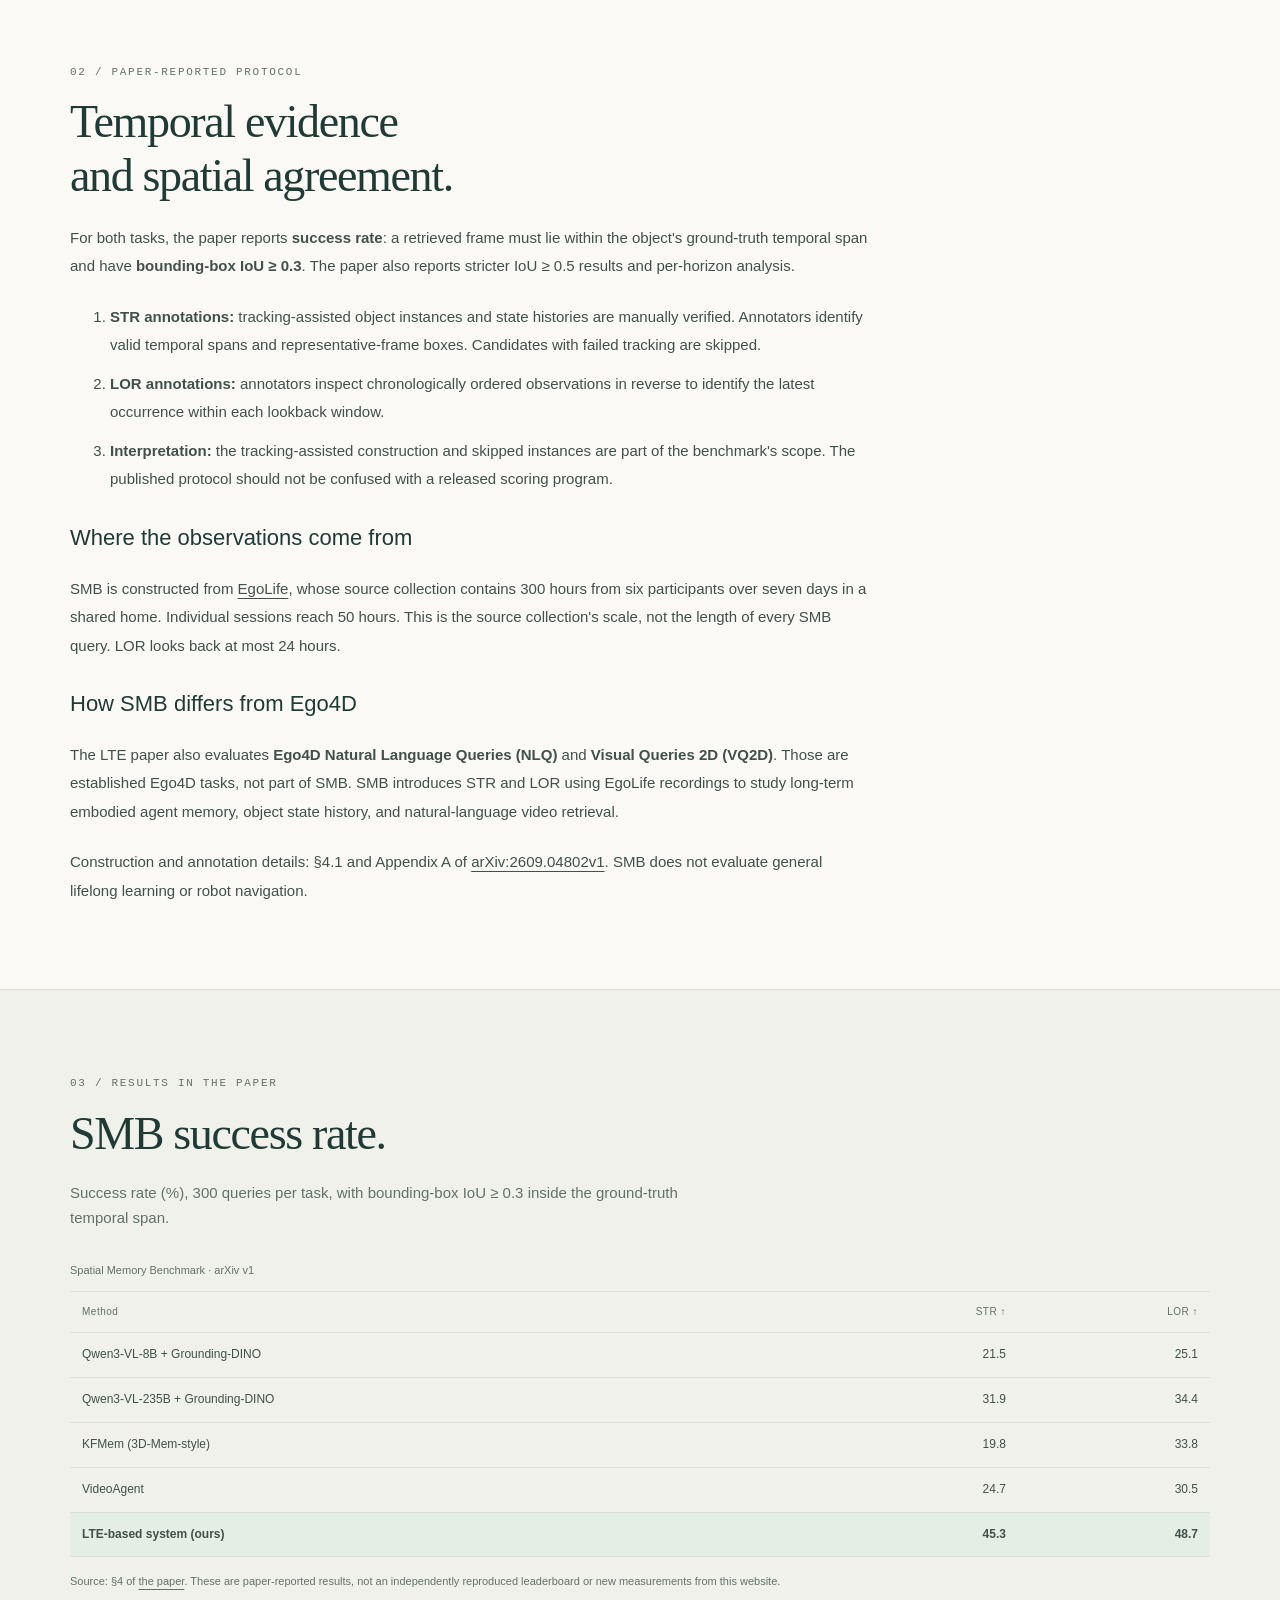
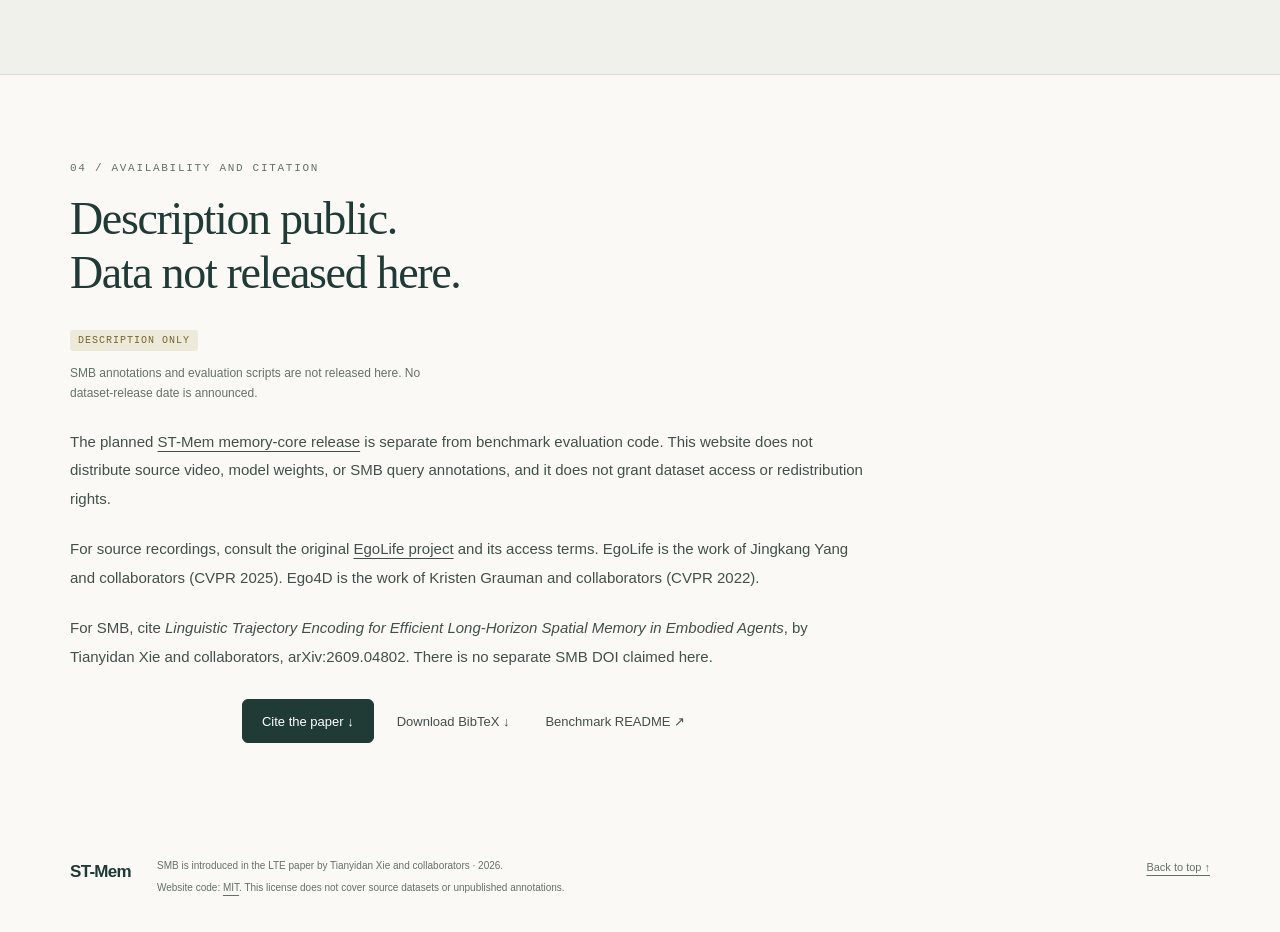
==== commit e4567232: "Simplify project copy and show the BibTeX citation directly" ====
--- a/benchmark/index.html
+++ b/benchmark/index.html
@@ -18,7 +18,7 @@
     <meta property="og:title" content="Spatial Memory Benchmark (SMB)" />
     <meta
       property="og:description"
-      content="Evaluating object-centric spatiotemporal memory over hours-long observations. Public task description; annotations and evaluation code are not released here."
+      content="Evaluating object-centric spatiotemporal memory over hours-long observations. Public task description. Annotations and evaluation code are not released here."
     />
     <meta
       property="og:url"
@@ -36,7 +36,7 @@
     <meta name="twitter:title" content="Spatial Memory Benchmark (SMB)" />
     <meta
       name="twitter:description"
-      content="600 EgoLife queries for semantic trajectory retrieval and long-horizon object retrieval. Description and paper results; no dataset download."
+      content="600 EgoLife queries for semantic trajectory retrieval and long-horizon object retrieval. Description and paper results. No dataset download."
     />
     <meta
       name="twitter:image"
@@ -187,7 +187,7 @@
                 </dd>
                 <dt>Construction</dt>
                 <dd>
-                  300 queries over 232 object instances; queries may involve one
+                  300 queries over 232 object instances. Queries may involve one
                   or two objects.
                 </dd>
               </dl>
@@ -245,8 +245,8 @@
             <li>
               <strong>STR annotations:</strong> tracking-assisted object
               instances and state histories are manually verified. Annotators
-              identify valid temporal spans and representative-frame boxes;
-              candidates with failed tracking are skipped.
+              identify valid temporal spans and representative-frame boxes.
+              Candidates with failed tracking are skipped.
             </li>
             <li>
               <strong>LOR annotations:</strong> annotators inspect
@@ -271,7 +271,7 @@
             >, whose source collection contains 300 hours from six participants
             over seven days in a shared home. Individual sessions reach 50
             hours. This is the source collection's scale, not the length of
-            every SMB query; LOR looks back at most 24 hours.
+            every SMB query. LOR looks back at most 24 hours.
           </p>
           <h3>How SMB differs from Ego4D</h3>
           <p>
@@ -402,7 +402,7 @@
               >EgoLife project</a
             >
             and its access terms. EgoLife is the work of Jingkang Yang and
-            collaborators (CVPR 2025); Ego4D is the work of Kristen Grauman and
+            collaborators (CVPR 2025). Ego4D is the work of Kristen Grauman and
             collaborators (CVPR 2022).
           </p>
           <p>
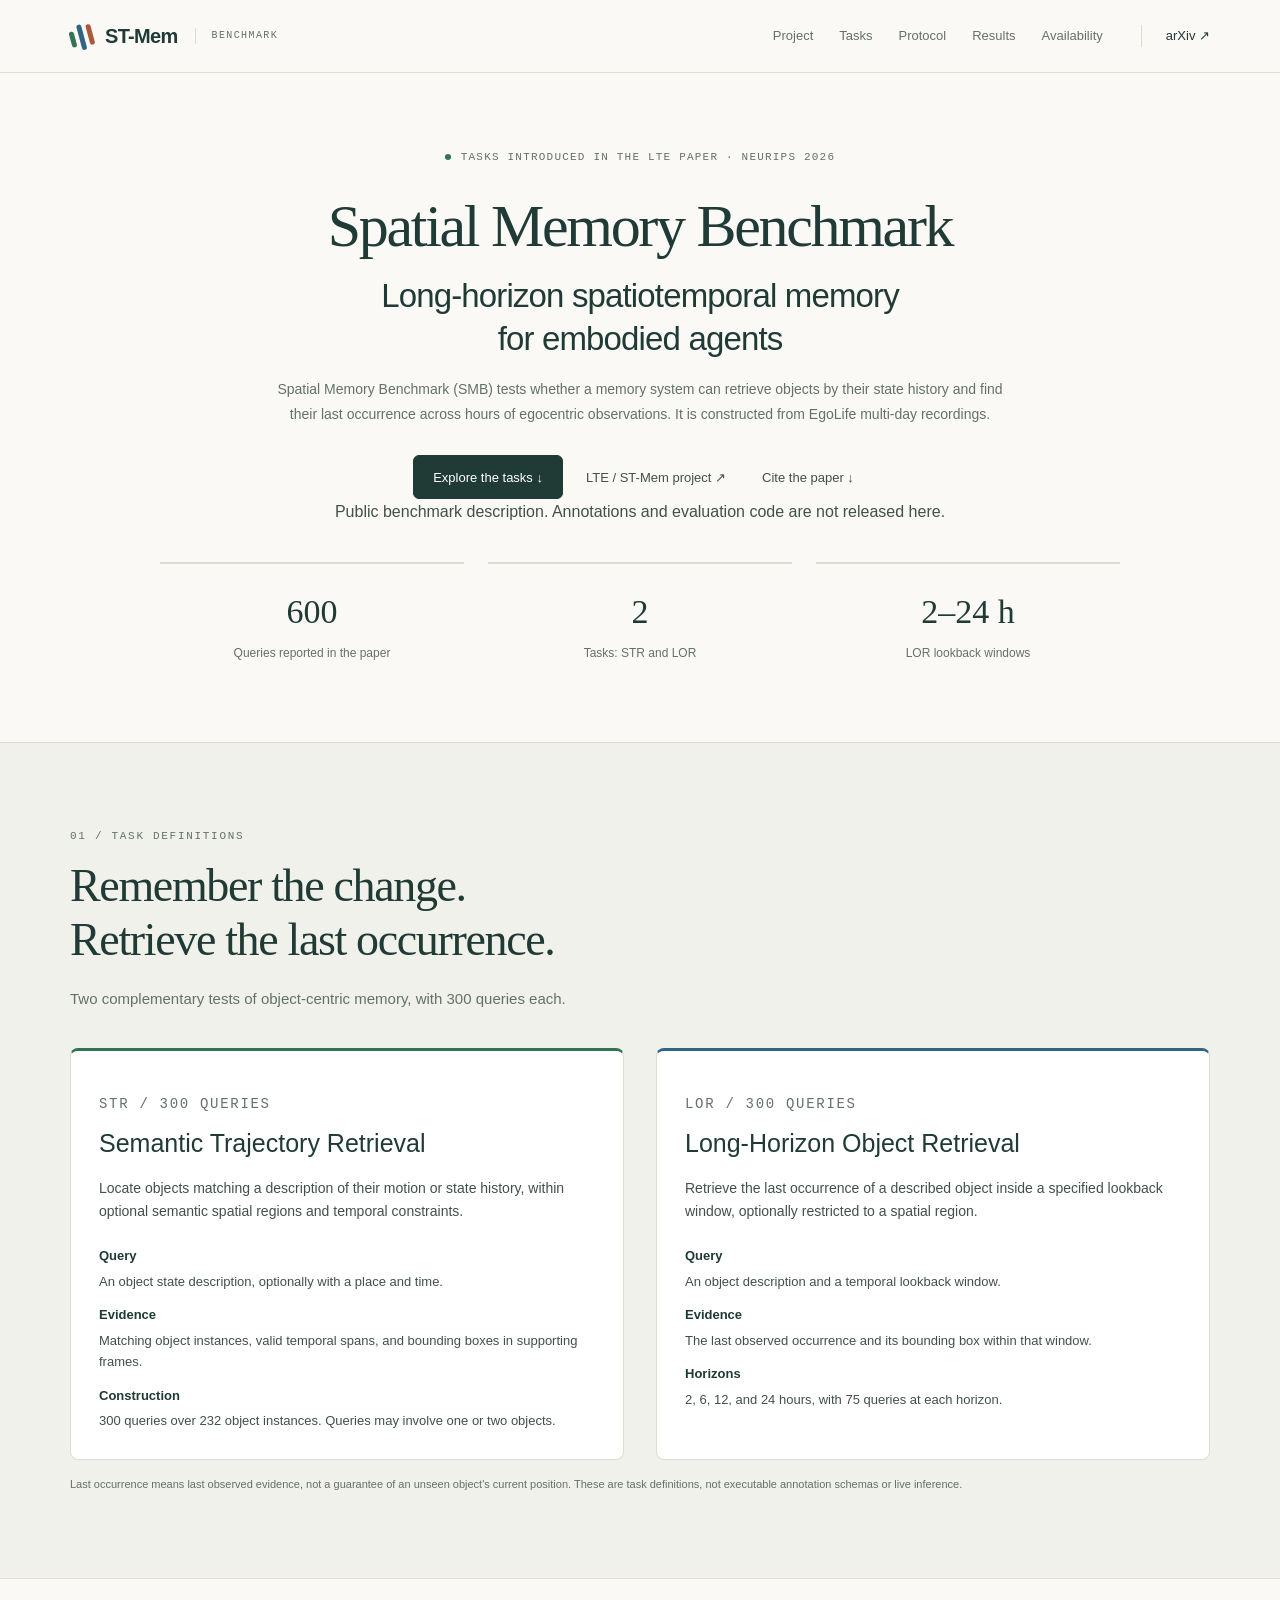
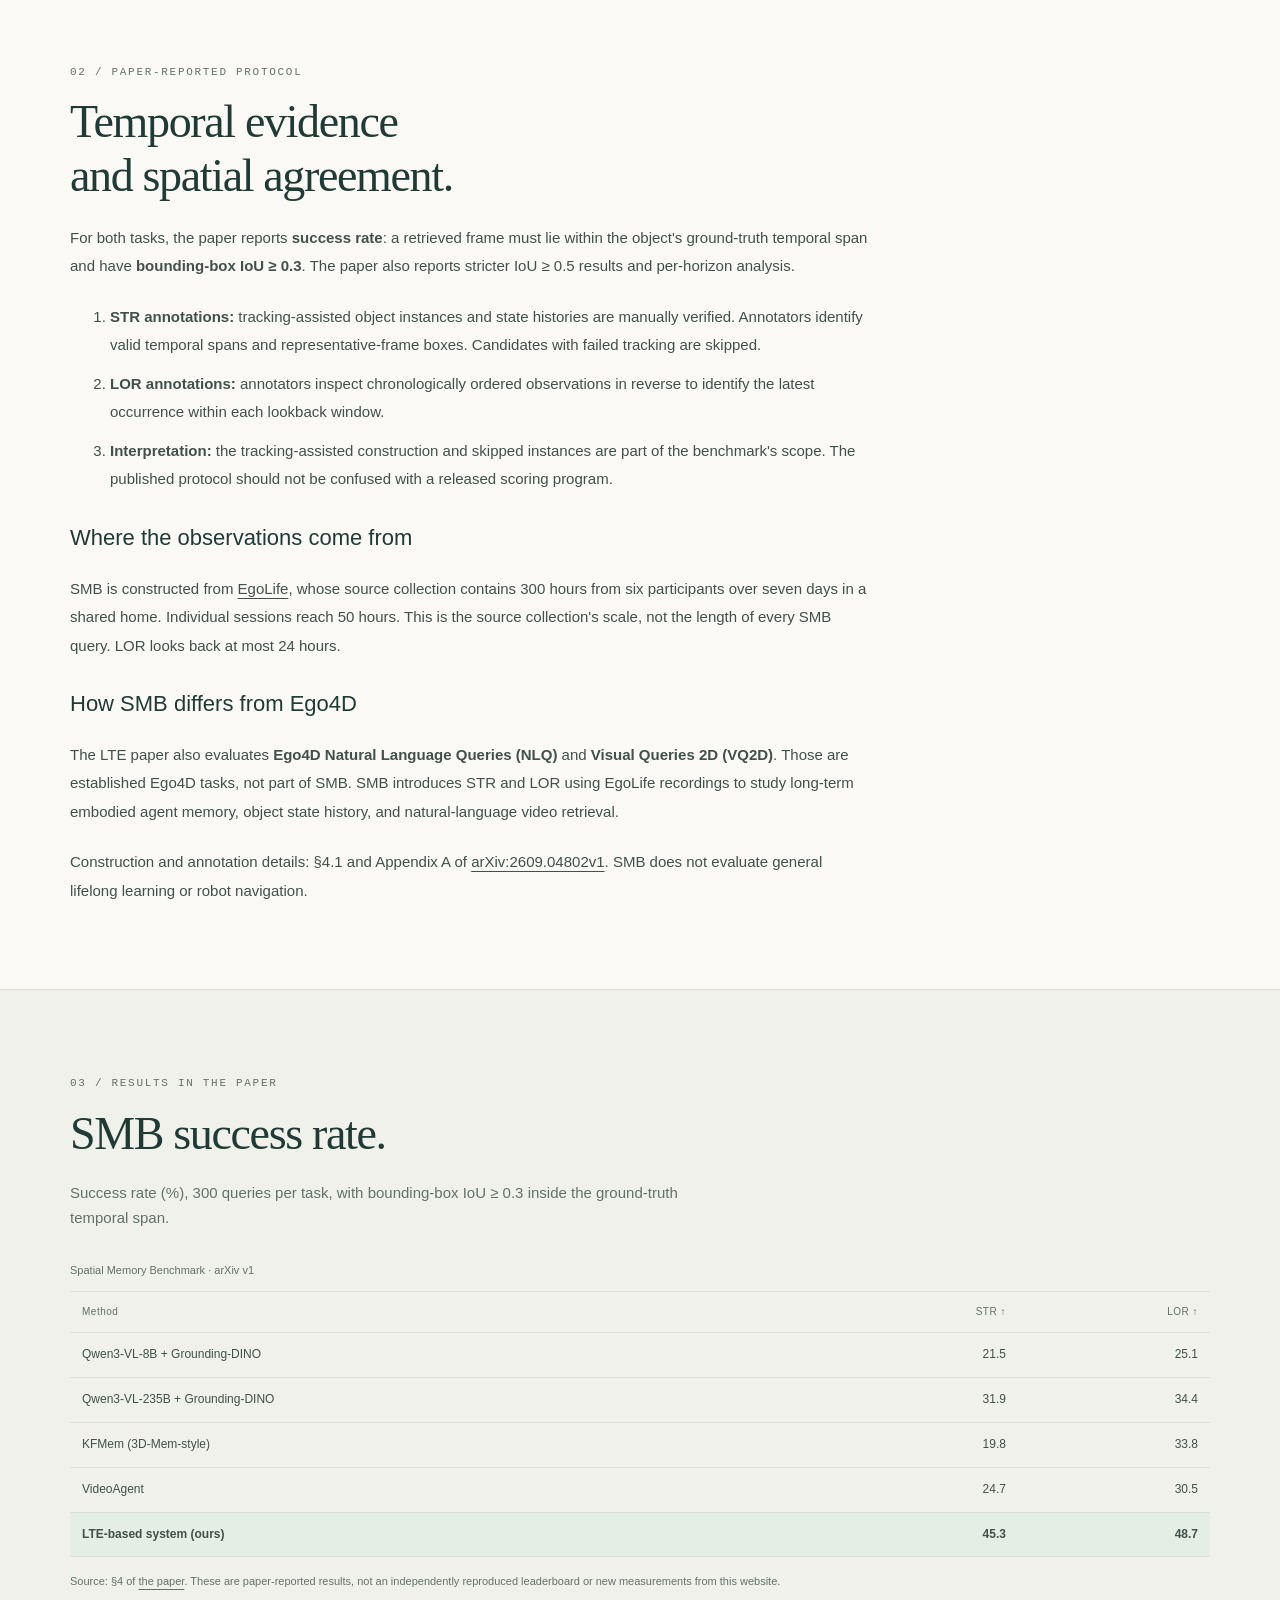
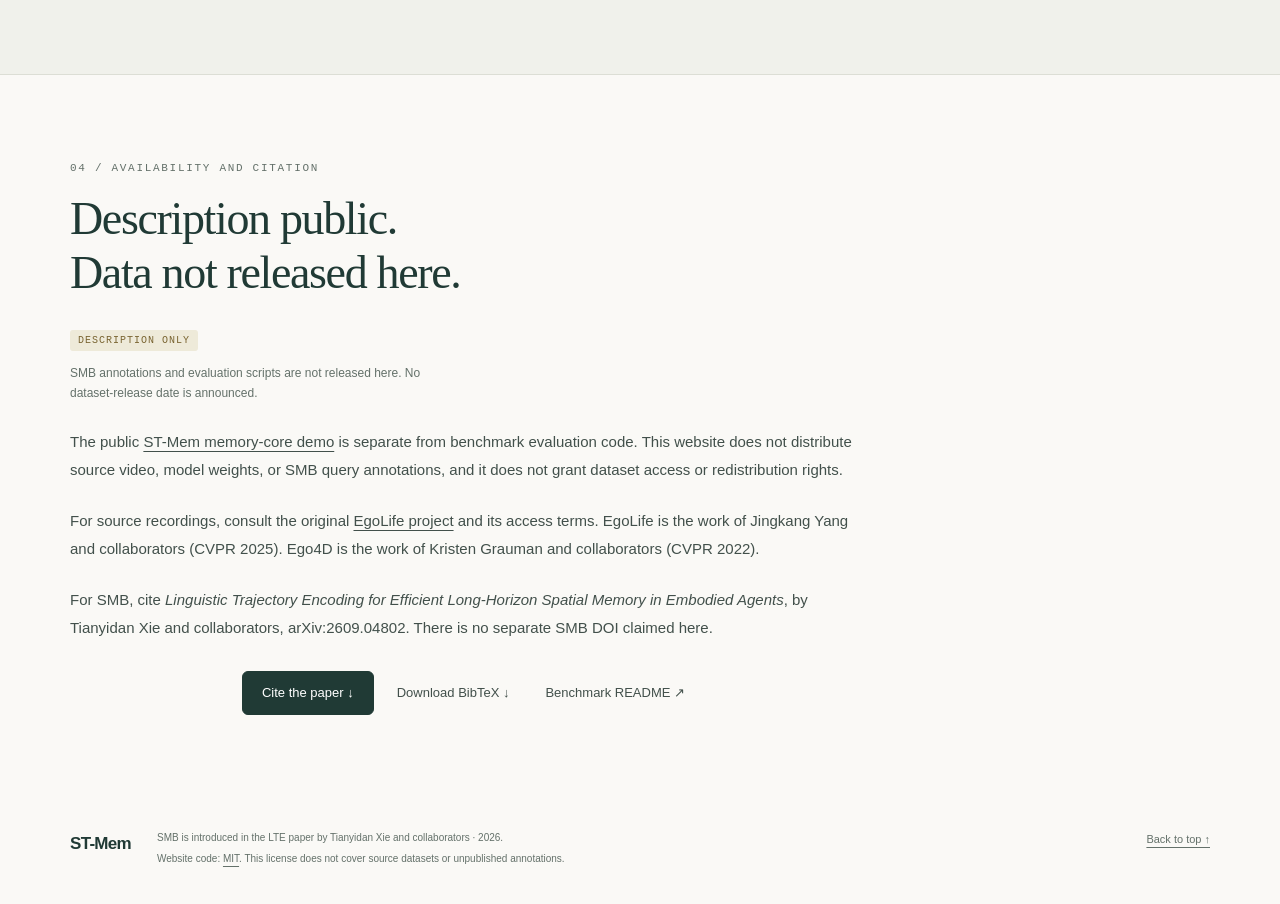
==== commit 93734dce: "Release standalone CPU demo with portable memory and four-query validation" ====
--- a/benchmark/index.html
+++ b/benchmark/index.html
@@ -388,7 +388,7 @@
             </p>
           </div>
           <p>
-            The planned <a href="../#code">ST-Mem memory-core release</a> is
+            The public <a href="../#code">ST-Mem memory-core demo</a> is
             separate from benchmark evaluation code. This website does not
             distribute source video, model weights, or SMB query annotations,
             and it does not grant dataset access or redistribution rights.
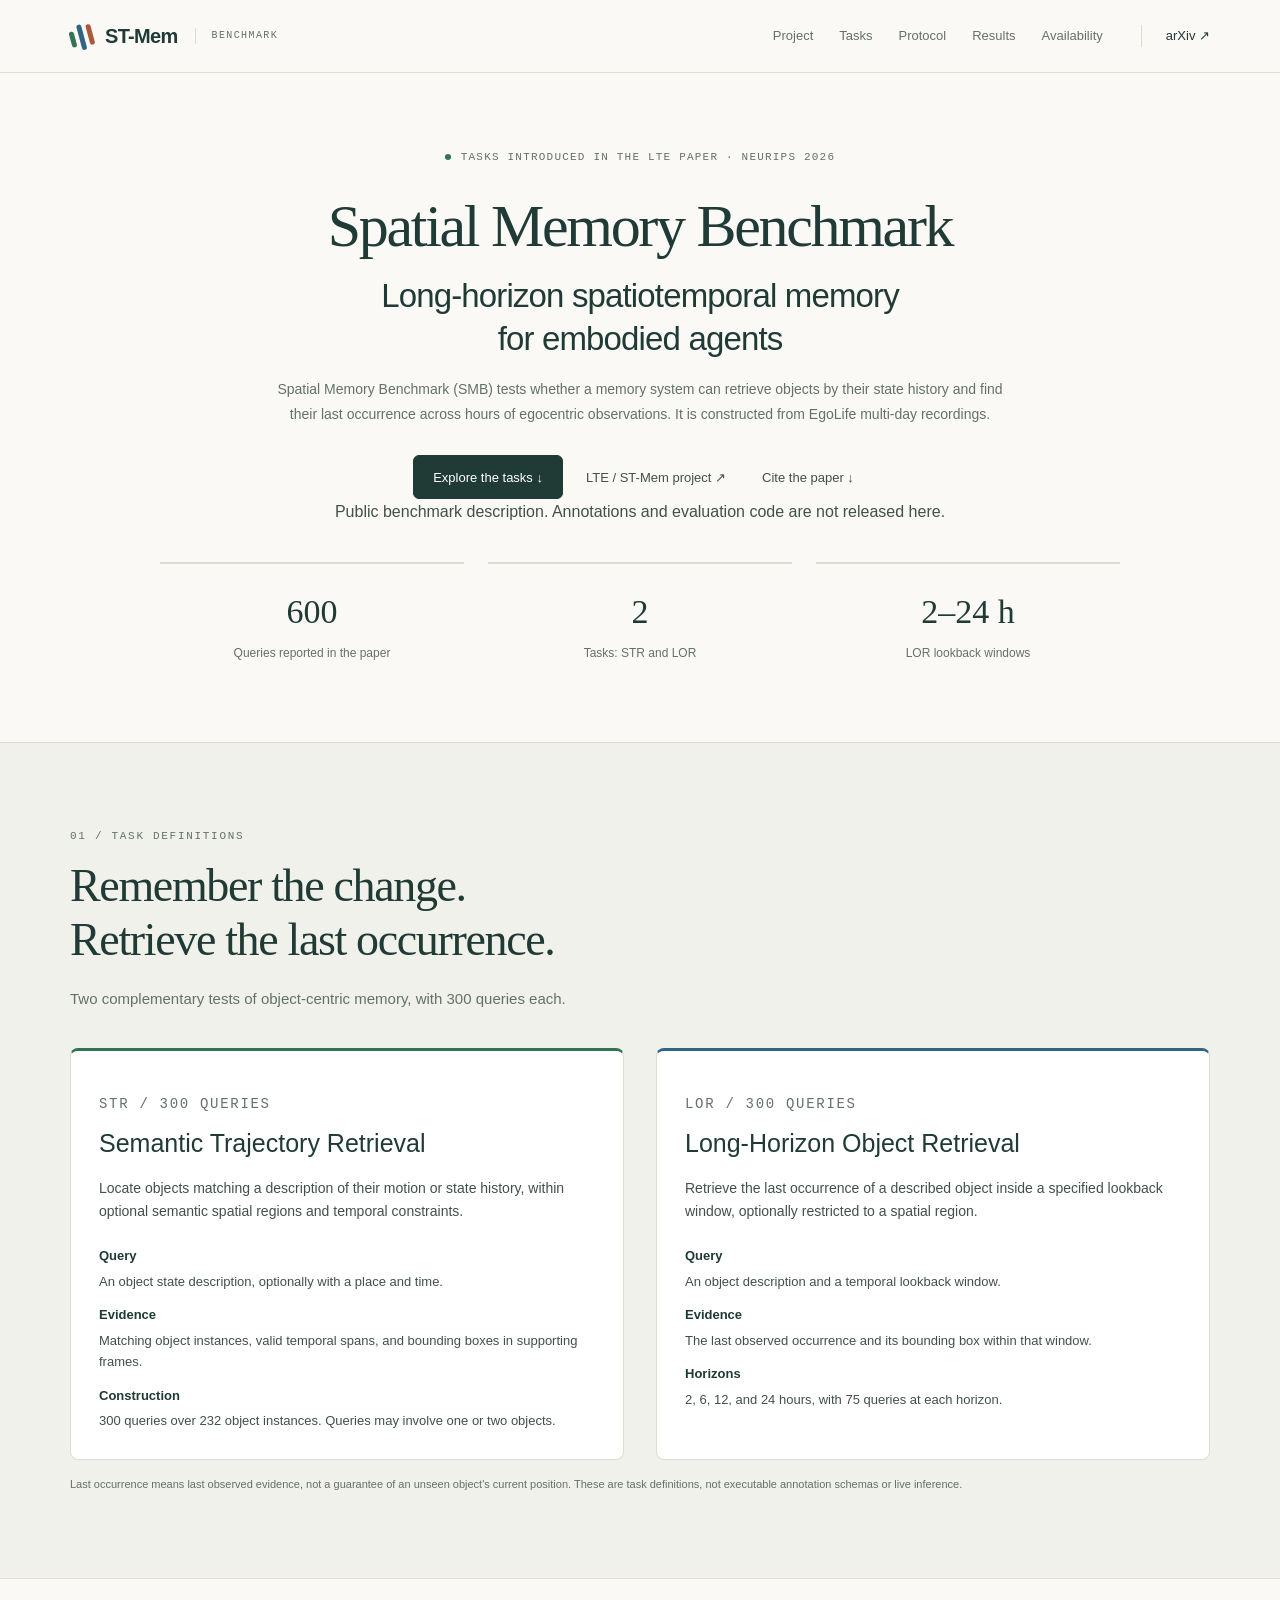
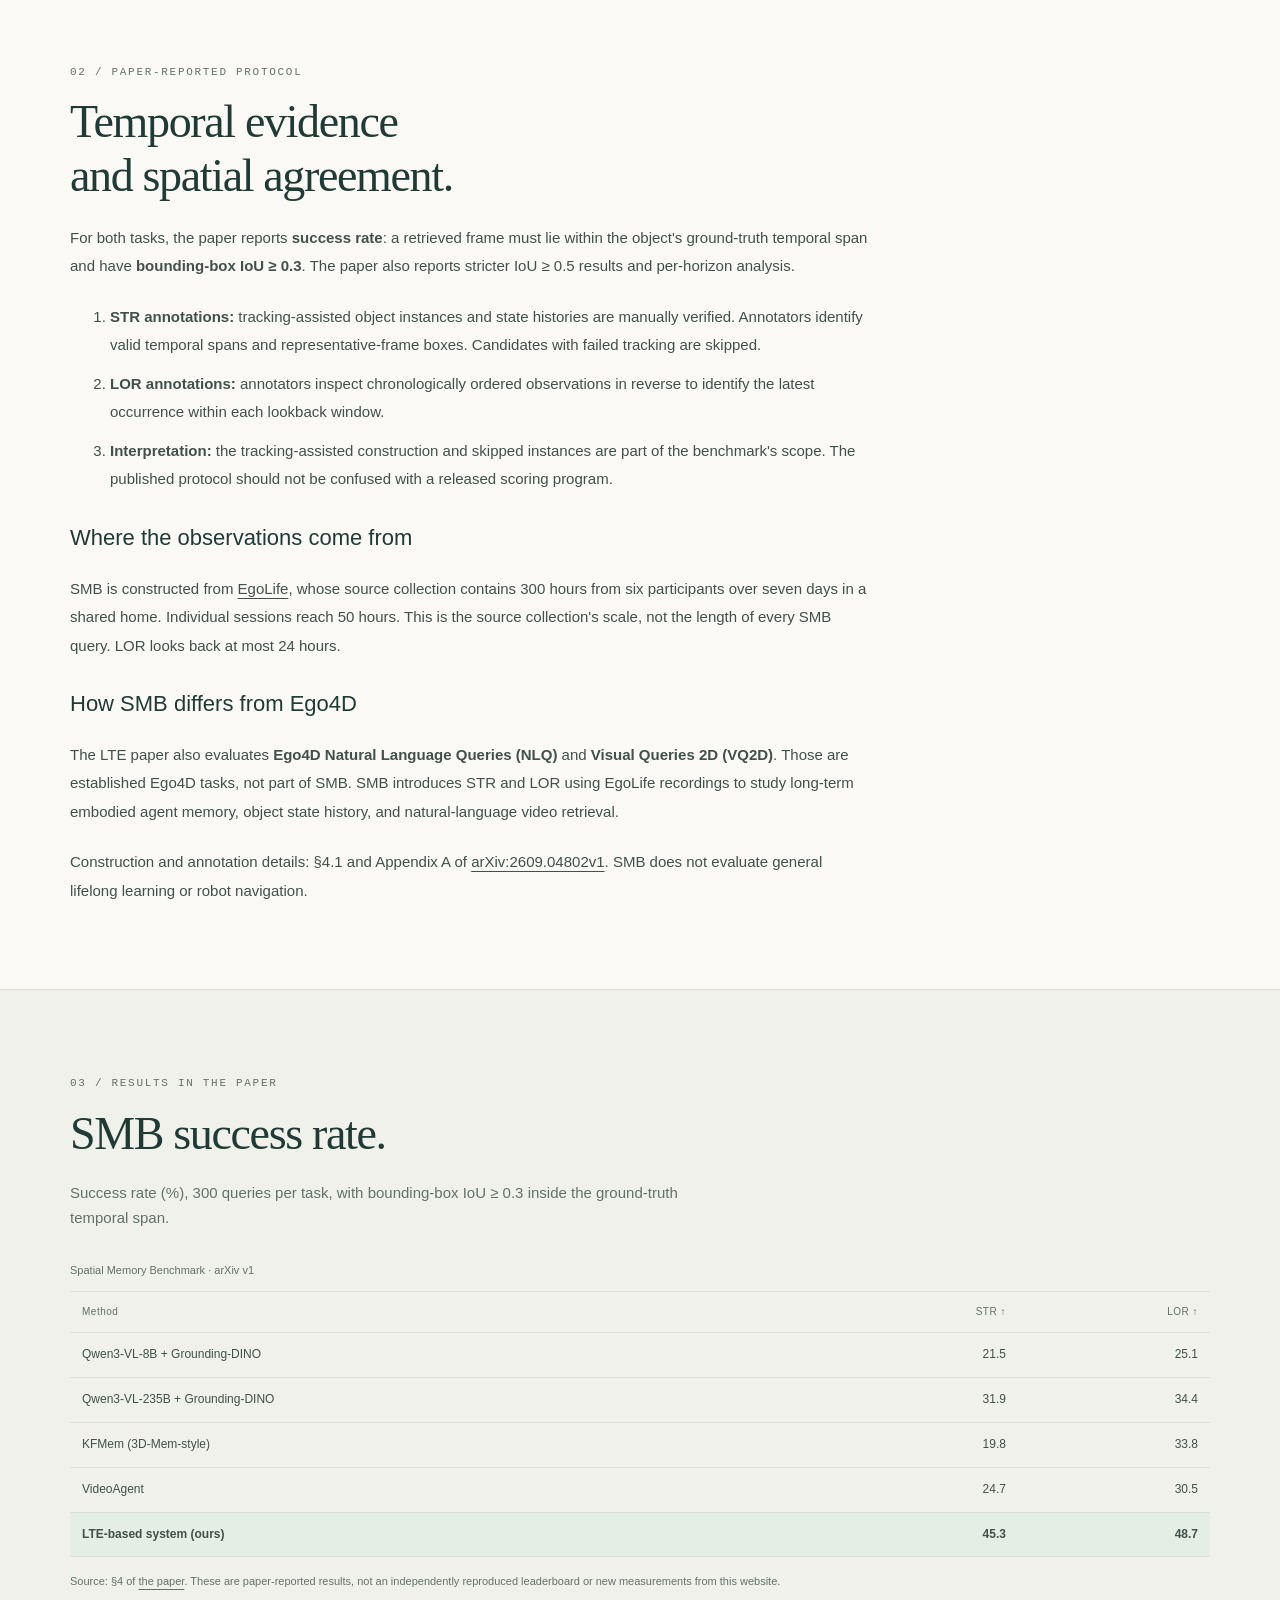
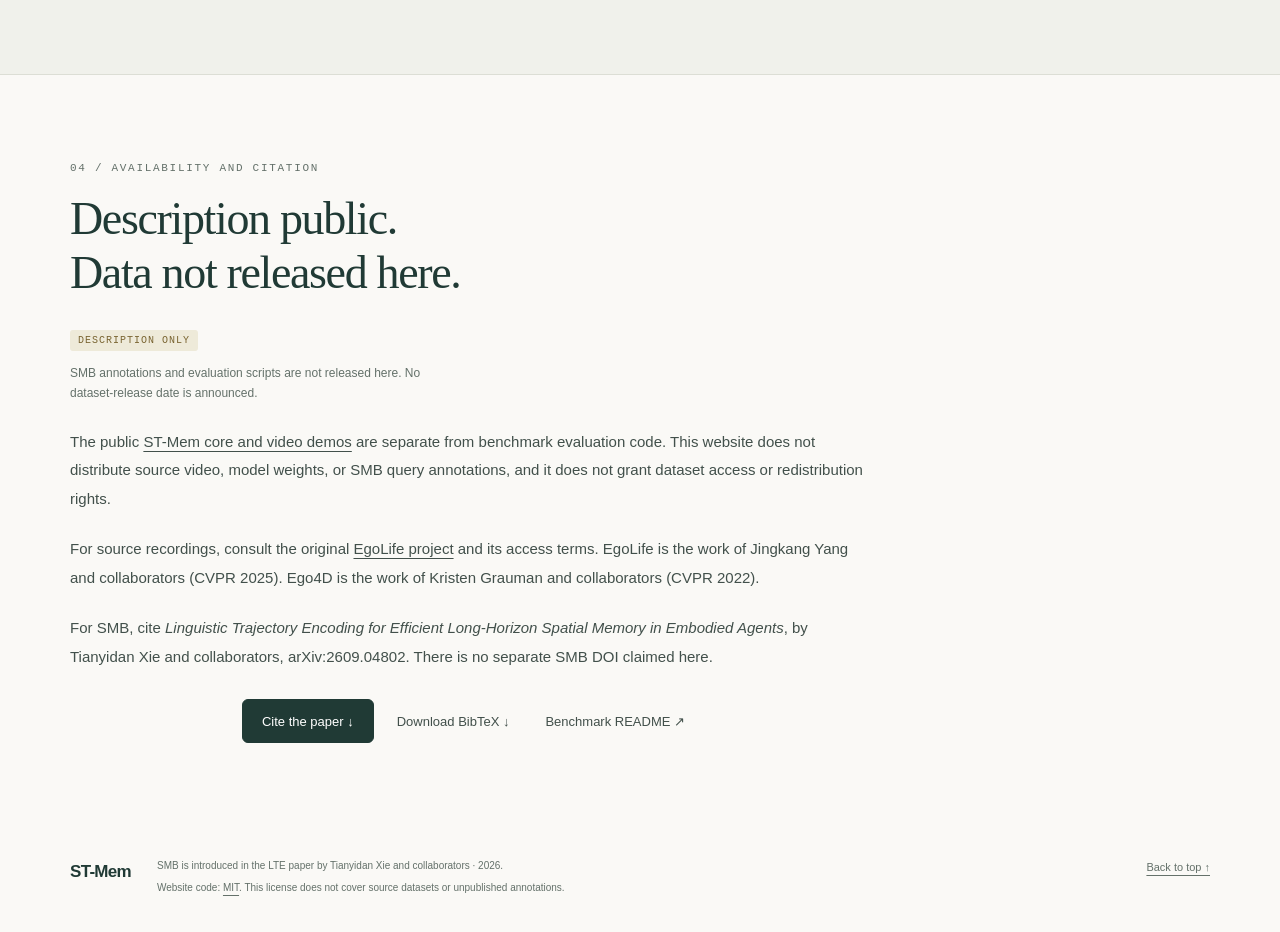
==== commit 9c84d3a7: "Publish optional SAM3 ViPE DINOv2 and Qwen3-VL video integrations" ====
--- a/benchmark/index.html
+++ b/benchmark/index.html
@@ -388,7 +388,7 @@
             </p>
           </div>
           <p>
-            The public <a href="../#code">ST-Mem memory-core demo</a> is
+            The public <a href="../#code">ST-Mem core and video demos</a> are
             separate from benchmark evaluation code. This website does not
             distribute source video, model weights, or SMB query annotations,
             and it does not grant dataset access or redistribution rights.
